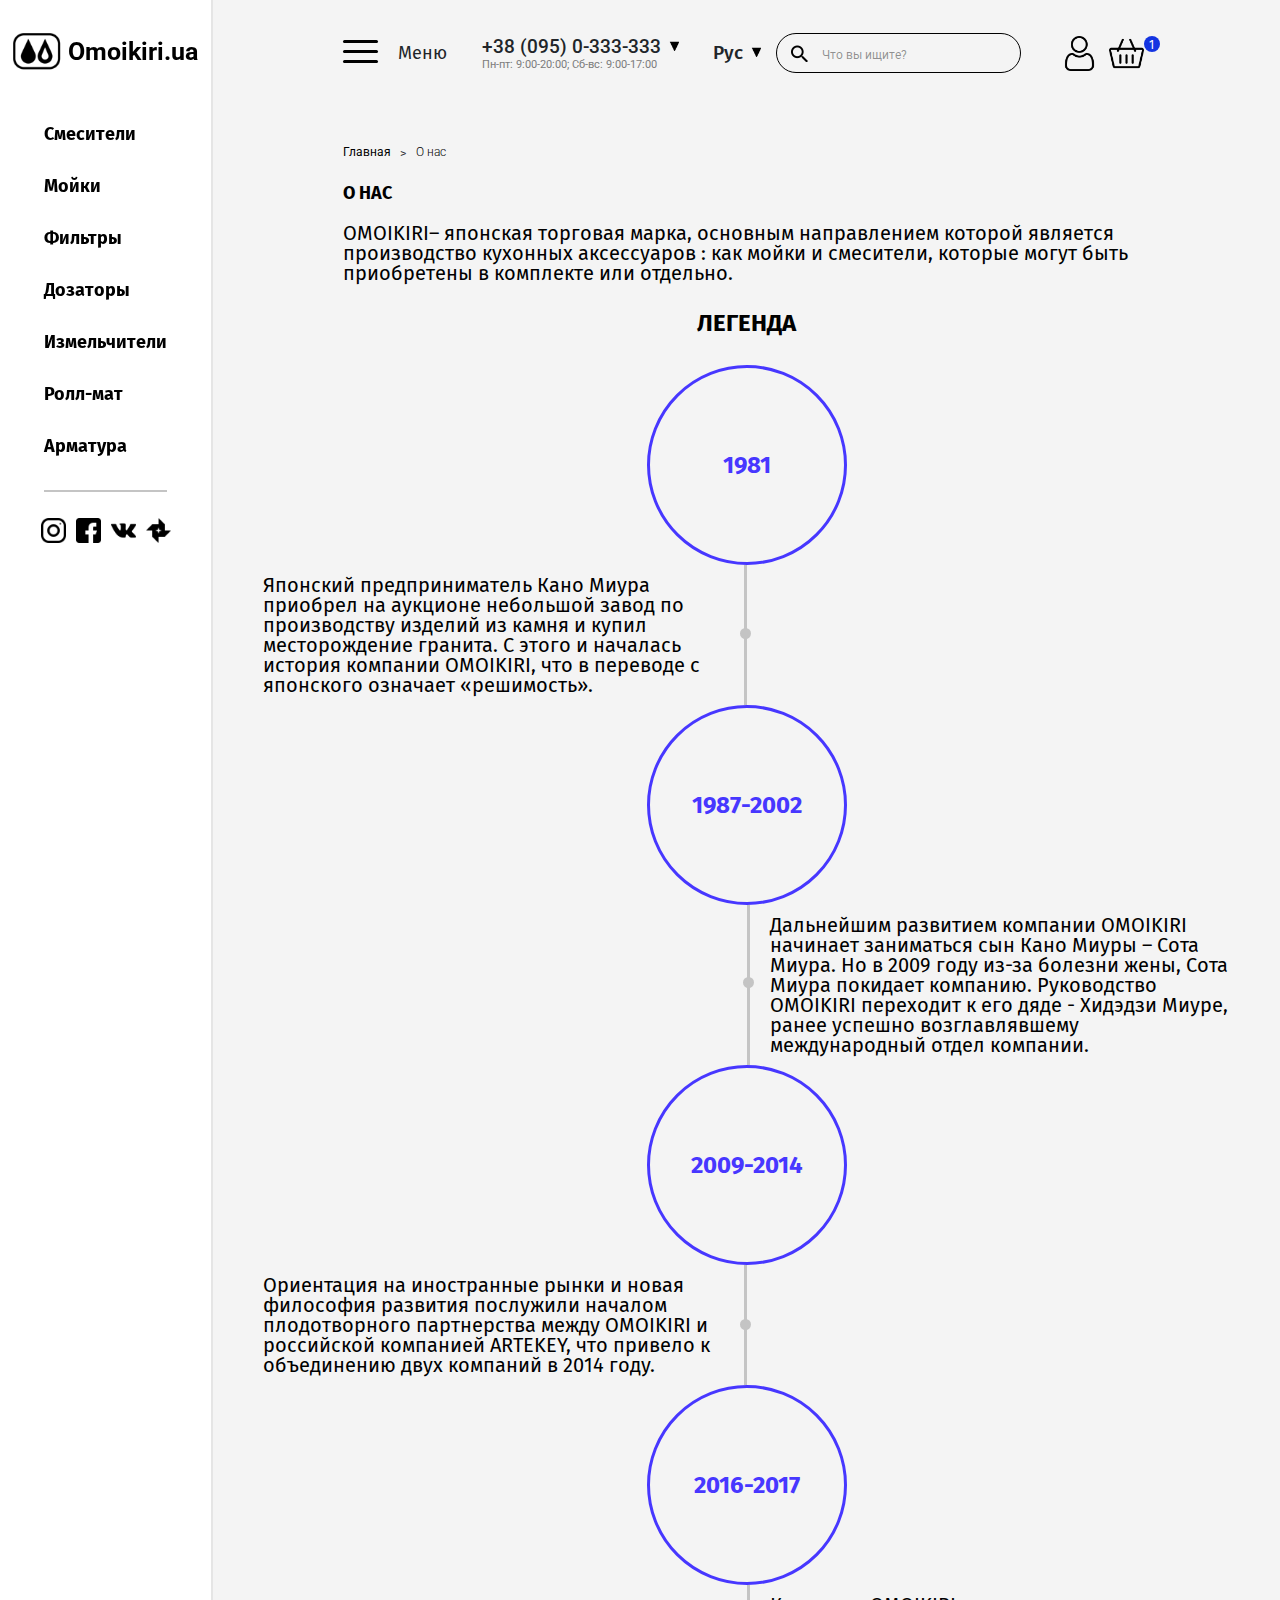
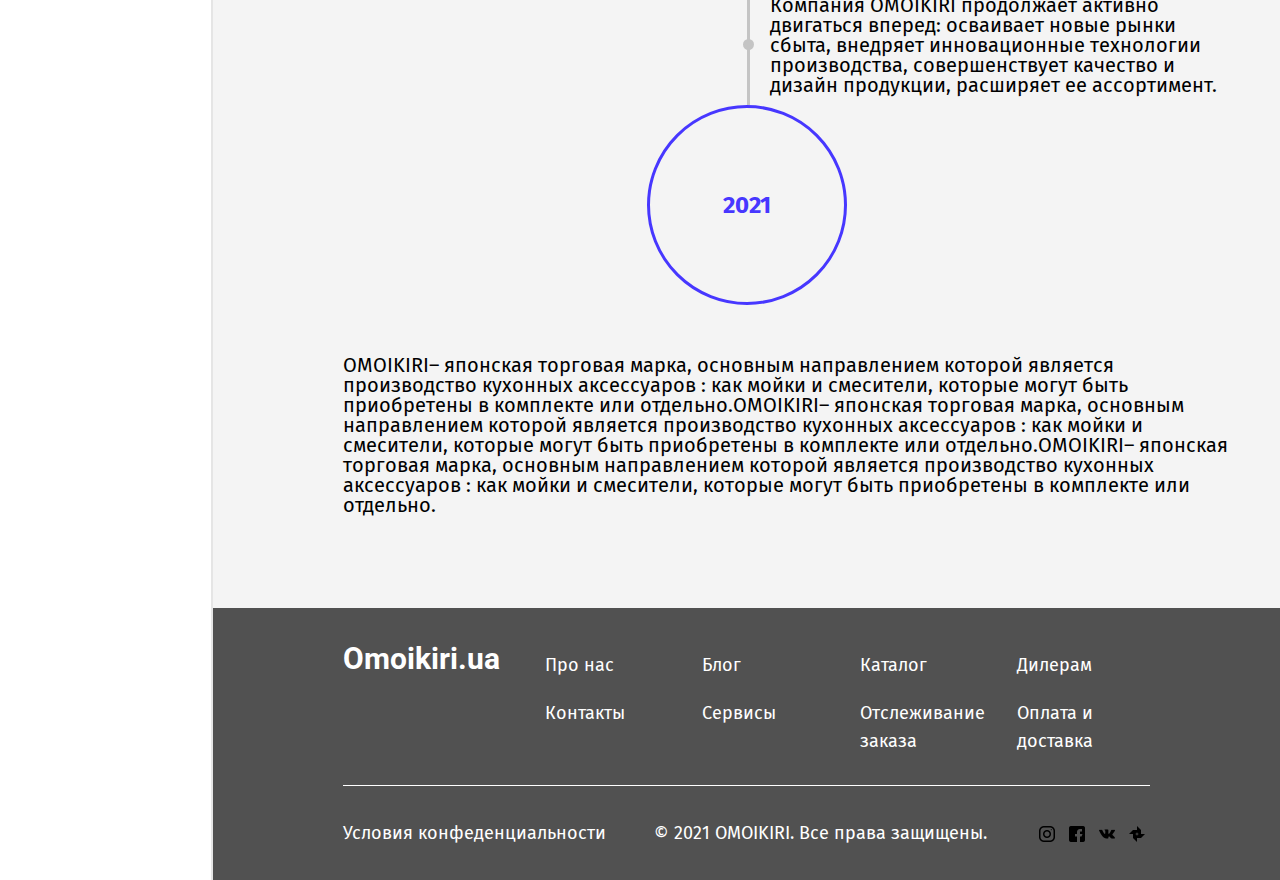
==== about.html @ 27b1c7ac "cat+blog" ====
<!DOCTYPE html>
<html lang="ru">
<head>
    <meta charset="UTF-8">
    <meta http-equiv="X-UA-Compatible" content="IE=edge">
    <meta name="viewport" content="width=device-width, initial-scale=1.0">

    <!-- SEO -->
    <title>omoikiri.ua</title>
    <meta name="description" content="...">
    <meta name="keywords" content="...">

    <!-- Sclick -->
    <link rel="stylesheet" href="css/slick-theme.css">
    <link rel="stylesheet" href="css/slick.css">

    <!-- CSS -->
    <link rel="stylesheet" href="css/bootstrap.css">
    <link rel="stylesheet" href="css/main.css">

    <!-- Google Fonts -->
    <link rel="preconnect" href="https://fonts.gstatic.com">
    <link href="https://fonts.googleapis.com/css2?family=Fira+Sans:ital,wght@0,100;0,200;0,300;0,400;0,500;0,600;0,700;0,800;0,900;1,100;1,200;1,300;1,400;1,500;1,600;1,700;1,800;1,900&family=Roboto:ital,wght@0,100;0,300;0,400;0,500;0,700;0,900;1,100;1,300;1,400;1,500;1,700;1,900&display=swap" rel="stylesheet">

</head>
<body>

    <section class="main">
        <div class="container-fluid">
            <div class="row">

                <!-- LeftSidebar -->
                <div class="col-xl-2 left_sidebar">

                    <div class="sidebar_block">
                    
                        <!-- HeaderLogo -->
                        <a href="#" class="logo_link">
                            <img src="images/logo.png" alt="" class="logo_img">
                            Omoikiri.ua
                        </a>
                        <!-- End HeaderLogo -->

                        <!-- NavbarMenu -->
                        <ul class="catalogue">
                            <li>
                                <a href="#" class="catalogue_link">Смесители</a>
                            </li>
                            <li>
                                <a href="#" class="catalogue_link">Мойки</a>
                            </li>
                            <li>
                                <a href="#" class="catalogue_link">Фильтры</a>
                            </li>
                            <li>
                                <a href="#" class="catalogue_link">Дозаторы</a>
                            </li>
                            <li>
                                <a href="#" class="catalogue_link">Измельчители</a>
                            </li>
                            <li>
                                <a href="#" class="catalogue_link">Ролл-мат</a>
                            </li>
                            <li>
                                <a href="#" class="catalogue_link">Арматура</a>
                            </li>
                        </ul>

                        <ul class="socials">
                            <li>
                                <a href="#" class="social_link">
                                    <img src="images/instagram.png" alt="instagram">
                                </a>
                            </li>
                            <li>
                                <a href="#" class="social_link">
                                    <img src="images/facebook.png" alt="instagram">
                                </a>
                            </li>
                            <li>
                                <a href="#" class="social_link">
                                    <img src="images/vk.png" alt="instagram">
                                </a>
                            </li>
                            <li>
                                <a href="#" class="social_link">
                                    <img src="images/photo.png" alt="instagram">
                                </a>
                            </li>
                        </ul>
                        <!-- End NavbarMenu -->

                    </div>

                </div>
                <!-- End LeftSidebar -->

                <!-- RightSidebar -->
                <div class="col-xl-10 right_sidebar">
                    
                    <!-- Header -->
                    <div class="header">
                        <div class="navigate">
                            <div class="menu_btn">
                                <div id="hamburger" class="hamburger">
                                    <span></span>
                                    <span></span>
                                    <span></span>
                                </div>
                                <p class="menu_btn_name">Меню</p>
                                <ul class="menu_block">
                                    <li>
                                        <a href="about.html" class="menu_block_link">О нас</a>
                                    </li>
                                    <li>
                                        <a href="blog.html" class="menu_block_link">Блог</a>
                                    </li>
                                    <li>
                                        <a href="#" class="menu_block_link">Сервисы</a>
                                    </li>
                                    <li>
                                        <a href="#" class="menu_block_link">Контакты</a>
                                    </li>
                                    <li>
                                        <a href="#" class="menu_block_link">Дилерам</a>
                                    </li>
                                    <li>
                                        <a href="#" class="menu_block_link">Оплата и доставка</a>
                                    </li>
                                </ul>
                            </div>
                            <div id="connection" class="connection">
                                <div class="phone_block">
                                    <p class="first_phone">+38 (095) 0-333-333</p>
                                    <img src="images/arr-down.png" alt="">
                                </div>
                                <div class="phones">
                                    <a href="tel:+380950333333">+38 (095) 0-333-333</a>
                                    <a href="tel:+380950333333">+38 (095) 0-333-333</a>
                                    <a href="tel:+380950333333">+38 (095) 0-333-333</a>
                                </div>
                                <p class="work_time">Пн-пт: 9:00-20:00; Сб-вс: 9:00-17:00</p>
                            </div>
                            <div class="search_block" id="search_block">
                                <div class="lang">
                                    <div class="lang_block">
                                        <p class="first_lang">Рус</p>
                                        <img src="images/arr-down.png" alt="">
                                    </div>
                                    <div class="languages">
                                        <a href="#">Рус</a>
                                        <a href="#">Укр</a>
                                    </div>
                                </div>
                                <div class="search">
                                    <input type="text" id="box" placeholder="Что вы ищите?" class="search_box">
                                    <button type="submit" class="search_btn">
                                        <img src="images/search.png" alt="search...">
                                    </button>
                                </div>
                            </div>
                            <div class="cart_block">
                                <button id="user" class="user">
                                    <img src="images/user.png" alt="user">
                                </button>
                                <button class="cart" id="cart">
                                    <img src="images/shopping-cart.png" alt="cart">
                                    <span id="cart-total" class="cart-total">1</span>
                                </button>
                            </div>
                            <div class="navbar_block">
                                <div id="navigation_menu" class="hamburger">
                                    <span></span>
                                    <span></span>
                                    <span></span>
                                </div>
                                <p class="menu_btn_name">Каталог</p>
                            </div>
                        </div>
                    </div>
                    <!-- End Header -->

                    <!-- Wrapper -->
                    <div class="wrapper">
                        <ul class="breadcrumb">
                            <li>
                                <a href="#">Главная</a>
                            </li>
                            <li>
                                <a href="#">О нас</a>
                            </li>
                        </ul>
                        <h2 class="titlepage">
                            О нас
                        </h2>
                        <div class="content">
                            <p>
                                OMOIKIRI– японская торговая марка, основным направлением которой является производство кухонных аксессуаров : как мойки и смесители, которые могут быть приобретены в комплекте или отдельно.
                            </p>
                            <h3 style=" display: flex; justify-content: center; text-transform: uppercase; ">Легенда</h3>
                            <div class="history">
                                <span class="year">
                                    1981
                                </span>
                                <span class="text">
                                    Японский предприниматель Кано Миура приобрел на аукционе небольшой завод по производству изделий из камня и купил месторождение гранита. С этого и началась история компании OMOIKIRI, что в переводе с японского означает «решимость».
                                </span>
                                <span class="year">
                                    1987-2002
                                </span>
                                <span class="text">
                                    Дальнейшим развитием компании OMOIKIRI начинает заниматься сын Кано Миуры – Сота Миура. Но в 2009 году из-за болезни жены, Сота Миура покидает компанию. Руководство OMOIKIRI переходит к его дяде - Хидэдзи Миуре, ранее успешно возглавлявшему международный отдел компании.
                                </span>
                                <span class="year">
                                    2009-2014
                                </span>
                                <span class="text">
                                    Ориентация на иностранные рынки и новая философия развития послужили началом плодотворного партнерства между OMOIKIRI и российской компанией ARTEKEY, что привело к объединению двух компаний в 2014 году.
                                </span>
                                <span class="year">
                                    2016-2017
                                </span>
                                <span class="text">
                                    Компания OMOIKIRI продолжает активно двигаться вперед: осваивает новые рынки сбыта, внедряет инновационные технологии производства, совершенствует качество и дизайн продукции, расширяет ее ассортимент.
                                </span>
                                <span class="year">
                                    2021
                                </span>
                            </div>
                            <p>
                                OMOIKIRI– японская торговая марка, основным направлением которой является производство кухонных аксессуаров : как мойки и смесители, которые могут быть приобретены в комплекте или отдельно.OMOIKIRI– японская торговая марка, основным направлением которой является производство кухонных аксессуаров : как мойки и смесители, которые могут быть приобретены в комплекте или отдельно.OMOIKIRI– японская торговая марка, основным направлением которой является производство кухонных аксессуаров : как мойки и смесители, которые могут быть приобретены в комплекте или отдельно.
                            </p>
                        </div>
                    </div>
                    <!-- End Wrapper -->

                    <!-- Footer -->
                    <div class="footer">
                        <div class="footer_menu_block">
                            <div class="footer_logo">
                                <a href="#" class="footer_logo_link">Omoikiri.ua</a>
                            </div>
                            <ul class="footer_widget">
                                <li>
                                    <a href="#" class="footer_widget_link">Про нас</a>
                                </li>
                                <li>
                                    <a href="#" class="footer_widget_link">Блог</a>
                                </li>
                                <li>
                                    <a href="#" class="footer_widget_link">Каталог</a>
                                </li>
                                <li>
                                    <a href="#" class="footer_widget_link">Дилерам</a>
                                </li>
                                <li>
                                    <a href="#" class="footer_widget_link">Контакты</a>
                                </li>
                                <li>
                                    <a href="#" class="footer_widget_link">Сервисы</a>
                                </li>
                                <li>
                                    <a href="#" class="footer_widget_link">Отслеживание заказа</a>
                                </li>
                                <li>
                                    <a href="#" class="footer_widget_link">Оплата и доставка</a>
                                </li>
                            </ul>
                        </div>
                        <div class="footer_copyright">
                            <a href="#" class="footer_copyright_link">
                                Условия конфеденциальности
                            </a>
                            <a href="#" class="footer_copyright_link">
                                © 2021 OMOIKIRI. Все права защищены.
                            </a>
                            <ul class="footer_social">
                                <li>
                                    <a href="#" class="footer_social_link">
                                        <img class="footer_sicial_img" src="images/instagram.png" alt="">
                                    </a>
                                    <a href="#" class="footer_social_link">
                                        <img class="footer_sicial_img" src="images/facebook.png" alt="">
                                    </a>
                                    <a href="#" class="footer_social_link">
                                        <img class="footer_sicial_img" src="images/vk.png" alt="">
                                    </a>
                                    <a href="#" class="footer_social_link">
                                        <img class="footer_sicial_img" src="images/photo.png" alt="">
                                    </a>
                                </li>
                            </ul>
                        </div>
                    </div>
                    <!-- End Footer -->

                </div>
                <!-- End RightSidebar -->

            </div>
        </div>
    </section>
    
    <!-- Scripts -->
    <script src="js/jquery-3.6.0.min.js"></script>
    <script src="js/bootstrap.min.js"></script>
    <script src="js/slick.min.js"></script>
    <script src="js/main.js"></script>
</body>
</html>
---- css/main.css ----
@keyframes bounce-1 {
  0% {
    transform: translateX(0);
  }
  50% {
    transform: translateX(50px);
  }
  100% {
    transform: translateX(0);
  }
}
@keyframes bounce-2 {
  0% {
    transform: translateX(0);
  }
  50% {
    transform: translateX(-50px);
  }
  100% {
    transform: translateX(0);
  }
}
@keyframes bounce-3 {
  0% {
    transform: translateX(0);
  }
  50% {
    transform: translateX(-50px);
  }
  100% {
    transform: translateX(0);
  }
}
html,
body {
  scroll-behavior: smooth;
  -webkit-font-smoothing: antialiased;
  -webkit-overflow-scrolling: touch;
  font-family: 'Fira Sans', sans-serif;
  background: #F4F4F4;
}
input,
button {
  outline: none !important;
}
:active,
:hover,
:focus {
  outline: 0 !important;
  outline-offset: 0 !important;
}
.col-xl-10 {
  padding-left: 0;
  padding-right: 0;
}
.main {
  max-width: 1920px;
  margin: 0 auto;
}
.left_sidebar {
  display: flex;
  justify-content: center;
  padding: 33px 0;
  background: #FFFFFF;
  border-right: 2px solid #E5E5E5;
  position: relative;
}
.left_sidebar .sidebar_block {
  display: flex;
  flex-direction: column;
  align-items: center;
  position: fixed;
}
.logo_link {
  display: flex;
  align-items: center;
  font-size: 25px;
  font-weight: 700;
  color: #000000;
  font-family: 'Roboto', sans-serif;
}
.logo_link:hover {
  text-decoration: none;
}
.logo_link .logo_img {
  width: 50px;
  height: auto;
  margin-right: 5px;
}
.catalogue {
  list-style: none;
  padding: 0;
  margin: 0;
  margin-top: 50px;
}
.catalogue li {
  margin-bottom: 25px;
}
.catalogue li:last-child {
  padding-bottom: 30px;
  border-bottom: 2px solid #C4C4C4;
}
.catalogue .catalogue_link {
  font-size: 18px;
  font-weight: bold;
  color: #000000;
}
.catalogue .catalogue_link:hover {
  text-decoration: none;
  color: #1434E1;
  opacity: 0.5;
}
.socials {
  list-style: none;
  padding: 0;
  display: flex;
  flex-direction: row;
}
.socials li {
  margin: 0 5px;
}
.socials img {
  width: 25px;
  height: 25px;
}
.header {
  padding: 33px 130px;
}
.header .navigate {
  display: flex;
  align-items: center;
  justify-content: space-between;
}
.header .navigate p {
  margin: 0;
}
.header .menu_btn {
  display: flex;
  position: relative;
}
.header .menu_btn_name {
  font-size: 18px;
}
.header .menu_block {
  z-index: 10;
  position: absolute;
  top: 25px;
  list-style: none;
  padding: 15px 25px;
  margin: 10px 0;
  width: max-content;
  opacity: 0;
  visibility: hidden;
  transition: 0.55s opacity, 0.55s visibility;
  background: #FFFFFF;
  box-shadow: -2px 3px 5px #0000002b;
}
.header .menu_block li {
  padding: 5px 0;
}
.header .menu_block_link {
  color: #000000;
  text-decoration: none;
  font-size: 18px;
}
.header .menu_block_link:hover {
  text-decoration: none;
  color: #1434E1;
  opacity: 0.5;
}
.header .hamburger {
  width: 35px;
  height: 23px;
  color: #FFFFFF;
  position: relative;
  margin-right: 20px;
  -webkit-transform: rotate(0deg);
  -moz-transform: rotate(0deg);
  -o-transform: rotate(0deg);
  transform: rotate(0deg);
  -webkit-transition: 0.5s ease-in-out;
  -moz-transition: 0.5s ease-in-out;
  -o-transition: 0.5s ease-in-out;
  transition: 0.5s ease-in-out;
  cursor: pointer;
}
.header .hamburger span {
  display: block;
  position: absolute;
  height: 3px;
  width: 100%;
  background: #000000;
  border-radius: 100px;
  opacity: 1;
  left: 0;
  -webkit-transform: rotate(0deg);
  -moz-transform: rotate(0deg);
  -o-transform: rotate(0deg);
  transform: rotate(0deg);
  -webkit-transition: 0.25s ease-in-out;
  -moz-transition: 0.25s ease-in-out;
  -o-transition: 0.25s ease-in-out;
  transition: 0.25s ease-in-out;
}
.header .hamburger span:nth-child(1) {
  top: 0px;
}
.header .hamburger span:nth-child(2) {
  top: 10px;
}
.header .hamburger span:nth-child(3) {
  top: 20px;
}
.header .hamburger.open span:nth-child(1) {
  top: 10px;
  -webkit-transform: rotate(135deg);
  -moz-transform: rotate(135deg);
  -o-transform: rotate(135deg);
  transform: rotate(135deg);
}
.header .hamburger.open span:nth-child(2) {
  opacity: 0;
  left: -60px;
}
.header .hamburger.open span:nth-child(3) {
  top: 10px;
  -webkit-transform: rotate(-135deg);
  -moz-transform: rotate(-135deg);
  -o-transform: rotate(-135deg);
  transform: rotate(-135deg);
}
.header .connection {
  position: relative;
}
.header .connection .phone_block {
  display: flex;
  align-items: center;
}
.header .connection .phone_block img {
  width: 10px;
  height: 10px;
  margin-left: 8px;
  position: relative;
  top: -1px;
  transform: rotate(0deg);
  transition: 0.55s transform;
}
.header .connection .open img {
  transform: rotate(180deg);
  transition: 0.55s transform;
}
.header .connection .first_phone {
  font-style: normal;
  font-weight: 500;
  font-size: 19px;
  line-height: 22px;
  position: relative;
  cursor: pointer;
  font-family: 'Roboto', sans-serif;
}
.header .connection .phones {
  z-index: 10;
  display: flex;
  flex-direction: column;
  position: absolute;
  top: 25px;
  padding: 15px 25px;
  margin: 10px 0;
  opacity: 0;
  visibility: hidden;
  transition: 0.55s opacity, 0.55s visibility;
  background: #FFFFFF;
  box-shadow: -2px 3px 5px #0000002b;
  width: max-content;
}
.header .connection .phones a {
  color: #000000;
  text-decoration: none;
  font-size: 18px;
  padding: 5px 0;
}
.header .connection .phones a:hover {
  text-decoration: none;
  color: #1434E1;
  opacity: 0.5;
}
.header .work_time {
  color: #7B7B7B;
  font-size: 11px;
  line-height: 13px;
  font-family: 'Roboto', sans-serif;
}
.header .search_block {
  position: relative;
  display: flex;
  align-items: center;
}
.header .search_block .lang_block {
  display: flex;
  align-items: center;
}
.header .search_block .lang_block img {
  width: 10px;
  height: 10px;
  margin-left: 8px;
  position: relative;
  top: -1px;
  transform: rotate(0deg);
  transition: 0.55s transform;
}
.header .search_block .open img {
  transform: rotate(180deg);
  transition: 0.55s transform;
}
.header .search_block .first_lang {
  font-style: normal;
  font-weight: 500;
  font-size: 19px;
  line-height: 22px;
  position: relative;
  cursor: pointer;
}
.header .search_block .languages {
  z-index: 10;
  display: flex;
  flex-direction: column;
  position: absolute;
  top: 25px;
  padding: 15px 25px;
  margin: 10px 0;
  opacity: 0;
  visibility: hidden;
  transition: 0.55s opacity, 0.55s visibility;
  background: #FFFFFF;
  box-shadow: -2px 3px 5px #0000002b;
  width: max-content;
}
.header .search_block .languages a {
  color: #000000;
  text-decoration: none;
  font-size: 18px;
  padding: 5px 0;
}
.header .search_block .languages a:hover {
  text-decoration: none;
  color: #1434E1;
  opacity: 0.5;
}
.header .search_block .search {
  position: relative;
  margin-left: 15px;
}
.header .search_block .search input {
  height: 40px;
  width: 245px;
  border: 1px solid #000000;
  border-radius: 20px;
  padding-left: 45px;
  background: transparent;
}
.header .search_block .search input::placeholder {
  font-family: 'Roboto', sans-serif;
  font-size: 12px;
  color: rgba(0, 0, 0, 0.42);
}
.header .search_block .search .search_btn {
  position: absolute;
  left: 15px;
  top: 8px;
  border: none;
  background: transparent;
  padding: 0;
}
.header .search_block .search img {
  width: 17px;
  height: 17px;
}
.header .cart_block {
  display: flex;
}
.header .cart_block .user,
.header .cart_block .cart {
  background: transparent;
  border: none;
}
.header .cart_block .user img {
  width: 35px;
  height: 35px;
}
.header .cart_block .cart {
  position: relative;
}
.header .cart_block .cart img {
  width: 35px;
  height: 35px;
}
.header .cart_block .cart .cart-total {
  position: absolute;
  height: 16px;
  width: 16px;
  background: #1434E1;
  color: #FFFFFF;
  border-radius: 100%;
  font-size: 12px;
}
.header .navbar_block {
  display: none;
}
.header .navbar_block .menu_btn_name {
  font-size: 18px;
}
.slick-dots {
  position: inherit;
  bottom: 0;
  width: 100%;
  margin: 0;
  text-align: center;
}
.wrapper {
  padding: 33px 0;
}
.wrapper .index_block_title {
  padding: 33px 20px;
  font-style: normal;
  font-weight: 500;
  font-size: 14px;
  line-height: 24px;
  letter-spacing: 4px;
  text-transform: uppercase;
  color: #222222;
  position: relative;
}
.wrapper .index_block_title:before {
  position: absolute;
  content: "";
  display: block;
  top: 43px;
  left: 0;
  width: 10px;
  height: 1px;
  border-bottom: 1px solid #000000;
}
.wrapper .index_slider {
  position: relative;
}
.wrapper .index_slider .index_slider_wrapper .index_slide_block {
  display: flex;
}
.wrapper .index_slider .index_slider_wrapper .index_slide_block .left_side_slide {
  width: 50%;
  padding-left: 130px;
  padding-right: 30px;
}
.wrapper .index_slider .index_slider_wrapper .index_slide_block .right_slide_side {
  width: 50%;
  position: relative;
}
.wrapper .index_slider .index_slider_wrapper .index_slide_block .right_slide_side .index_slide_img {
  width: 100%;
}
.wrapper .index_slider .index_slider_wrapper .index_slide_block .right_slide_side .index_slide_img_text {
  position: absolute;
  padding: 50px 50px;
  width: 300px;
  bottom: 50px;
  left: -120px;
  font-weight: 500;
  font-size: 33px;
  line-height: 37px;
  text-align: center;
  letter-spacing: 4px;
  text-transform: uppercase;
  color: #FFFFFF;
  background: url(../images/slider_text_bg.png);
  background-size: cover;
}
.wrapper .index_slider .index_slider_wrapper .index_slide_block .index_slide_title {
  font-weight: bold;
  font-size: 25px;
  line-height: 46px;
  letter-spacing: -1px;
  color: #151515;
  margin-bottom: 80px;
}
.wrapper .index_slider .index_slider_wrapper .index_slide_block .index_slide_text {
  font-style: normal;
  font-weight: normal;
  font-size: 18px;
  line-height: 28px;
  color: #222222;
  opacity: 0.7;
  margin-bottom: 90px;
}
.wrapper .index_slider .index_slider_wrapper .index_slide_block .index_slide_link {
  background: #4737FF;
  font-weight: 500;
  font-size: 14px;
  line-height: 24px;
  padding: 10px 35px;
  text-align: center;
  letter-spacing: 4px;
  text-transform: uppercase;
  color: #FFFFFF;
}
.wrapper .index_slider .index_slider_wrapper .index_slide_block .index_slide_link:hover {
  text-decoration: none;
}
.wrapper .index_slider .numbers {
  padding-left: 130px;
  display: flex;
  align-items: center;
  width: 40%;
  padding-right: 30px;
  justify-content: space-around;
  bottom: 150px;
  position: relative;
}
.wrapper .index_slider .numbers .first_slide {
  width: 25px;
  text-align: center;
}
.wrapper .index_slider .numbers .last_slide {
  width: 25px;
  text-align: center;
}
.wrapper .index_slider .numbers .slick-slider-dots {
  display: flex;
  align-items: center;
  justify-content: center;
  width: 100%;
  height: 2px;
  overflow: hidden;
}
.wrapper .index_slider .numbers .slick-slider-dots ul {
  display: flex;
  list-style: none;
  padding: 0 15px;
}
.wrapper .index_slider .numbers .slick-slider-dots ul li {
  margin: 0;
  width: 100%;
}
.wrapper .index_slider .numbers .slick-slider-dots ul li button {
  background: #D7D4D4;
  height: 12px;
  width: 100%;
  overflow: hidden;
  color: #D7D4D4;
  border: none;
}
.wrapper .index_slider .numbers .slick-slider-dots ul li button:before {
  visibility: hidden;
}
.wrapper .index_slider .numbers .slick-slider-dots ul li.slick-active button {
  background: #1434E1;
  color: #1434E1;
}
.wrapper .index_category_block {
  margin-bottom: 30px;
  padding: 0 130px;
}
.wrapper .index_category_block .categories {
  display: flex;
  justify-content: space-between;
  flex-wrap: wrap;
}
.wrapper .index_category_block .category {
  width: 30%;
}
.wrapper .index_category_block .category img {
  width: 100%;
  height: auto;
}
.wrapper .index_category_block .category .cat_name {
  display: block;
  padding: 15px 0;
  width: 100%;
  font-weight: 500;
  font-size: 18px;
  line-height: 20px;
  text-align: center;
  color: #4737FF;
}
.wrapper .index_popular_block {
  margin-bottom: 30px;
  padding-left: 130px;
}
.wrapper .index_bestsellers_block {
  margin-bottom: 30px;
  padding-left: 130px;
}
.wrapper .index_about_block {
  margin-bottom: 30px;
  padding: 0 130px;
}
.wrapper .index_about_block h3 {
  font-weight: 600;
  font-size: 40px;
  line-height: 50px;
  letter-spacing: -1px;
  text-transform: uppercase;
  text-align: center;
  margin: 50px 0;
}
.wrapper .index_about_block .about_stages {
  display: flex;
  justify-content: space-between;
}
.wrapper .index_about_block .stage {
  width: 20%;
}
.wrapper .index_about_block .stage img {
  width: 142px;
  height: auto;
  display: block;
  margin: 0 auto;
}
.wrapper .index_about_block .stage .stage_title {
  padding: 0 25px;
  margin-top: 15px;
  font-weight: 500;
  font-size: 18px;
  line-height: 20px;
  text-align: center;
  color: #000000;
  height: 30px;
}
.wrapper .index_about_block .stage .stage_text {
  margin-top: 40px;
  font-weight: normal;
  font-size: 16px;
  line-height: 20px;
  text-align: center;
  color: #000000;
  padding: 0 15px;
}
.wrapper .index_material_desc {
  margin-bottom: 30px;
  padding-left: 130px;
}
.wrapper .index_material_desc .materials_slider .slide_img {
  width: 470px;
}
.wrapper .index_material_desc .materials_slider img {
  width: 100%;
  height: auto;
  padding-right: 30px;
}
.wrapper .index_material_desc .materials_slider_arrows {
  margin-top: 30px;
}
.wrapper .index_material_desc .materials_slider_arrows .btn {
  width: 50px;
  height: 50px;
  padding: 10px;
}
.wrapper .index_material_desc .materials_slider_arrows .btn img {
  width: 50%;
  height: auto;
}
.wrapper .index_material_desc .materials_slider_arrows #prev,
.wrapper .index_material_desc .materials_slider_arrows #next {
  background: #C4C4C4 !important;
  border-radius: 0 !important;
  margin-right: 25px;
}
.wrapper .index_material_desc .materials_slider_arrows #prev:hover,
.wrapper .index_material_desc .materials_slider_arrows #next:hover {
  background: #1434E1 !important;
}
.wrapper .index_production_block {
  margin-top: 50px;
  margin-bottom: 30px;
  display: flex;
  flex-wrap: wrap;
  justify-content: space-between;
  padding: 0 130px;
}
.wrapper .index_production_block .production_text {
  width: 47%;
}
.wrapper .index_production_block .production_text h3 {
  font-weight: 600;
  font-size: 40px;
  line-height: 50px;
  letter-spacing: -1px;
  color: #222222;
  text-transform: uppercase;
}
.wrapper .index_production_block .production_text p {
  font-weight: normal;
  font-size: 18px;
  line-height: 28px;
  color: #222222;
  opacity: 0.7;
}
.wrapper .index_production_block .production_image {
  width: 47%;
}
.wrapper .index_production_block .production_image img {
  width: 100%;
  height: auto;
}
.wrapper .index_subscribe_block {
  margin-top: 50px;
  margin-bottom: 30px;
  padding-right: 130px;
  background-image: url(../images/subscribe1.png);
  background-size: 35%;
  background-repeat: no-repeat;
  display: flex;
  flex-wrap: wrap;
  justify-content: space-between;
}
.wrapper .index_subscribe_block .subscribe_images {
  width: 55%;
  text-align: right;
  position: relative;
}
.wrapper .index_subscribe_block .subscribe_images img {
  width: 50%;
  height: auto;
  position: relative;
  top: 150px;
  filter: drop-shadow(30px 80px 180px rgba(0, 0, 0, 0.25));
}
.wrapper .index_subscribe_block .subscribe_text {
  width: 40%;
}
.wrapper .index_subscribe_block .subscribe_text h3 {
  font-weight: 600;
  font-size: 40px;
  line-height: 50px;
  letter-spacing: -1px;
  color: #222222;
  margin-bottom: 50px;
}
.wrapper .index_subscribe_block .subscribe_text p {
  font-weight: normal;
  font-size: 18px;
  line-height: 28px;
  color: #222222;
  opacity: 0.7;
}
.wrapper .index_subscribe_block .subscribe_text .qlty {
  display: flex;
  align-items: center;
  margin-bottom: 30px;
}
.wrapper .index_subscribe_block .subscribe_text .qlty img {
  width: 55px;
  height: 55px;
  margin-right: 30px;
}
.wrapper .index_subscribe_block .subscribe_text .qlty .qlty_desc {
  font-weight: 500;
  font-size: 14px;
  line-height: 24px;
  letter-spacing: 4px;
  text-transform: uppercase;
  color: #000000;
  margin-bottom: 0;
}
.wrapper .index_subscribe_block .subscribe_text .dlvr {
  display: flex;
  align-items: center;
  margin-bottom: 30px;
}
.wrapper .index_subscribe_block .subscribe_text .dlvr img {
  width: 55px;
  height: 55px;
  margin-right: 30px;
}
.wrapper .index_subscribe_block .subscribe_text .dlvr .dlvr_desc {
  font-weight: 500;
  font-size: 14px;
  line-height: 24px;
  letter-spacing: 4px;
  text-transform: uppercase;
  color: #000000;
  margin-bottom: 0;
}
.wrapper .index_subscribe_block .subscribe_text .faq {
  font-weight: 500;
  font-size: 14px;
  line-height: 24px;
  letter-spacing: 4px;
  text-transform: uppercase;
  color: #000000;
  margin-bottom: 0;
}
.wrapper .index_subscribe_block .subscribe_text form {
  margin-top: 20px;
}
.wrapper .index_subscribe_block .subscribe_text form .input_fields {
  display: flex;
  align-items: center;
  justify-content: space-between;
}
.wrapper .index_subscribe_block .subscribe_text form .email,
.wrapper .index_subscribe_block .subscribe_text form .name {
  background: #F5F4FF;
  border: none;
  box-shadow: -2px 3px 5px #0000002b;
  padding: 5px 15px;
  width: 45%;
}
.wrapper .index_subscribe_block .subscribe_text form .subscribe {
  background: #1434E1;
  border: none;
  font-weight: 500;
  font-size: 12px;
  line-height: 24px;
  text-align: center;
  letter-spacing: 3px;
  text-transform: uppercase;
  color: #FFFFFF;
  margin-top: 30px;
  padding: 5px 10px;
  display: block;
  margin-left: auto;
}
.wrapper .index_blog_block {
  margin-top: 50px;
  padding: 0 130px;
}
.wrapper .index_blog_block .blog_desc {
  font-weight: 600;
  font-size: 40px;
  line-height: 50px;
  letter-spacing: -1px;
  color: #222222;
  margin-bottom: 50px;
}
.wrapper .index_blog_block .blog_info {
  position: relative;
  width: 345px;
  margin-right: 20px;
  display: flex;
  align-items: center;
  justify-content: center;
}
.wrapper .index_blog_block .blog_info img {
  width: 100%;
  height: auto;
}
.wrapper .index_blog_block .blog_info .blog_title {
  font-weight: 500;
  font-size: 14px;
  line-height: 24px;
  letter-spacing: 4px;
  text-transform: uppercase;
  color: #FFFFFF;
  opacity: 0.7;
  position: absolute;
  top: 10px;
}
.wrapper .index_blog_block .blog_info .get_read {
  width: 200px;
  position: absolute;
  bottom: 35px;
  font-weight: 500;
  font-size: 14px;
  line-height: 24px;
  text-align: center;
  letter-spacing: 4px;
  text-transform: uppercase;
  color: #FFFFFF;
  background: #4737FF;
  padding: 10px 15px;
}
.wrapper .index_blog_block .blog_slider_arrows {
  margin-top: 30px;
  text-align: right;
}
.wrapper .index_blog_block .blog_slider_arrows .btn {
  width: 50px;
  height: 50px;
  padding: 10px;
}
.wrapper .index_blog_block .blog_slider_arrows .btn img {
  width: 50%;
  height: auto;
}
.wrapper .index_blog_block .blog_slider_arrows #prev,
.wrapper .index_blog_block .blog_slider_arrows #next {
  background: #C4C4C4 !important;
  border-radius: 0 !important;
  margin-left: 25px;
}
.wrapper .index_blog_block .blog_slider_arrows #prev:hover,
.wrapper .index_blog_block .blog_slider_arrows #next:hover {
  background: #1434E1 !important;
}
.breadcrumb {
  background-color: transparent;
  padding: 0 130px;
}
.breadcrumb li {
  margin-right: 15px;
}
.breadcrumb li:first-child a {
  pointer-events: none;
  cursor: default;
}
.breadcrumb li:last-child a {
  font-weight: 300;
}
.breadcrumb li a {
  font-size: 12px;
  line-height: 14px;
  font-weight: normal;
  color: #000000;
  font-family: 'Roboto', sans-serif;
}
.breadcrumb li:after {
  font-family: 'Roboto', sans-serif;
  position: relative;
  content: ">";
  font-size: 12px;
  right: -5px;
  top: 1px;
}
.breadcrumb li:last-child:after {
  content: none;
}
.titlepage {
  font-weight: bold;
  font-size: 18px;
  line-height: 28px;
  color: #000000;
  padding: 0 130px;
  margin-bottom: 1rem;
  text-transform: uppercase;
}
.content {
  margin-bottom: 50px;
}
.content p {
  padding-left: 130px;
  padding-right: 30px;
  padding-bottom: 10px;
  font-style: normal;
  font-weight: normal;
  font-size: 20px;
  line-height: 20px;
  color: #000000;
}
.content h3 {
  font-style: normal;
  font-weight: bold;
  font-size: 24px;
  line-height: 28px;
  color: #000000;
}
.content .history {
  display: flex;
  flex-direction: column;
  align-items: center;
  padding: 20px 50px;
}
.content .year {
  width: 200px;
  height: 200px;
  border: 3px solid #4737FF;
  border-radius: 100%;
  display: flex;
  align-items: center;
  justify-content: center;
  font-weight: bold;
  font-size: 24px;
  line-height: 28px;
  color: #4737FF;
}
.content .year:last-child {
  margin-bottom: 30px;
}
.content .text {
  font-weight: normal;
  font-size: 20px;
  line-height: 20px;
  color: #000000;
  position: relative;
  padding: 10px 0;
}
.content .text_left {
  margin-right: 50%;
  padding-right: 20px;
  border-right: 3px solid #C4C4C4;
}
.content .text_left::before {
  content: "";
  height: 11px;
  width: 11px;
  background-color: #C4C4C4;
  display: block;
  position: absolute;
  right: -7px;
  top: 45%;
  border-radius: 100%;
}
.content .text_right {
  margin-left: 50%;
  padding-left: 20px;
  border-left: 3px solid #C4C4C4;
}
.content .text_right::before {
  content: "";
  height: 11px;
  width: 11px;
  background-color: #C4C4C4;
  display: block;
  position: absolute;
  left: -7px;
  top: 45%;
  border-radius: 100%;
}
.content .categories {
  display: flex;
  flex-wrap: wrap;
  list-style: none;
  justify-content: space-between;
  padding: 0 130px;
}
.content .categories img {
  width: 100%;
  margin-bottom: 10px;
}
.content .categories li {
  width: 30%;
  text-align: center;
  margin-bottom: 30px;
}
.content .categories a {
  font-weight: 500;
  font-size: 18px;
  line-height: 20px;
  text-align: center;
  color: #4737FF;
}
.content .blog_articles_list {
  display: flex;
  flex-wrap: wrap;
  list-style: none;
  justify-content: space-between;
  padding: 0 130px;
}
.content .blog_articles_list li {
  display: none;
  flex-direction: column;
  background: #FFFFFF;
  width: 30%;
  margin-bottom: 40px;
  transition: all 0.6s ease-in-out;
  -webkit-transition: all 0.6s ease-in-out;
  -moz-transition: all 0.6s ease-in-out;
  -o-transition: all 0.6s ease-in-out;
}
.content .blog_articles_list li img {
  width: 100%;
  order: 0;
}
.content .blog_articles_list li .article_title {
  display: flex;
  flex-wrap: wrap;
  order: 1;
  padding: 20px;
}
.content .blog_articles_list li .article_title .title {
  width: 100%;
  color: #2D3748;
  margin-bottom: 30px;
}
.content .blog_articles_list li .article_title p {
  width: 100%;
  padding: 0;
  font-weight: normal;
  font-size: 14px;
  line-height: 17px;
  color: #718096;
  margin-bottom: 30px;
}
.content .blog_articles_list li .article_title span {
  width: 50%;
  text-align: left;
  font-weight: normal;
  font-size: 12px;
  line-height: 15px;
  color: #718096;
  display: flex;
  align-items: center;
}
.content .blog_articles_list li .article_title .link {
  width: 50%;
  text-align: right;
  font-weight: bold;
  font-size: 12px;
  line-height: 15px;
  color: #2D3748;
  display: flex;
  align-items: center;
  justify-content: flex-end;
}
.content .blog_articles_list li:first-child {
  display: flex;
  flex-direction: row;
  width: 100%;
}
.content .blog_articles_list li:first-child img {
  width: 46%;
  height: auto;
  order: 1;
}
.content .blog_articles_list li:first-child .article_title {
  padding: 40px;
}
.content .blog_articles_list li:first-child .article_title .title {
  font-weight: bold;
  font-size: 30px;
  line-height: 36px;
}
.content .blog_articles_list li:last-child {
  display: flex;
  flex-direction: row;
  width: 100%;
}
.content .blog_articles_list li:last-child img {
  width: 55%;
  order: 1;
}
.content .blog_articles_list li:last-child .article_title {
  padding: 50px;
}
.content .blog_articles_list li:last-child .article_title .title {
  font-weight: bold;
  font-size: 40px;
  line-height: 48px;
  color: #000000;
}
.content .more {
  float: right;
  margin-right: 130px;
  background: #4737FF;
  border-radius: 5px;
  color: #FFFFFF;
  padding: 10px 15px;
  border: none;
  font-weight: bold;
  font-size: 16px;
  line-height: 19px;
  display: flex;
  align-items: center;
}
.content .more img {
  width: 17px;
  height: 17px;
  margin-left: 10px;
}
.item_prew {
  padding-top: 50px;
  position: relative;
  width: 220px;
  height: 310px;
  margin-right: 20px;
}
.item_prew .background {
  height: 70%;
  width: 100%;
  position: absolute;
  bottom: 0;
  background: #FFFFFF;
  box-shadow: 0px 30px 60px rgba(57, 57, 57, 0.1);
  border-radius: 30px 30px 0px 0px;
}
.item_prew img {
  display: block;
  width: 80%;
  position: relative;
  margin: 0 auto;
  top: -50px;
  border-radius: 13px 13px 0px 0px;
}
.item_prew .hit {
  background: #4737FF;
  border-radius: 50px 0px 100px 50px;
  position: absolute;
  padding: 2px 15px;
  top: 0;
  left: 22px;
  text-transform: uppercase;
  font-weight: 500;
  font-size: 14px;
  line-height: 24px;
  color: #FFFFFF;
  z-index: 10;
}
.item_prew .new {
  background: #0BAA2E;
  border-radius: 50px 0px 100px 50px;
  position: absolute;
  padding: 2px 15px;
  top: 0;
  left: 55px;
  text-transform: uppercase;
  font-weight: 500;
  font-size: 14px;
  line-height: 24px;
  color: #FFFFFF;
  z-index: 5;
}
.item_prew .item_name {
  display: block;
  position: relative;
  top: -40px;
  font-weight: 500;
  font-size: 18px;
  line-height: 20px;
  text-align: center;
  color: #4737FF;
}
.item_prew .price_block {
  display: flex;
  align-items: center;
  justify-content: space-around;
  position: relative;
  top: -25px;
}
.item_prew .price {
  font-weight: 500;
  font-size: 18px;
  line-height: 20px;
  text-align: center;
  color: #000000;
}
.item_prew .availability {
  font-weight: 500;
  font-size: 14px;
  line-height: 20px;
  text-align: center;
}
.item_prew .yes {
  color: #0BAA2E;
}
.item_prew .no {
  color: #DB8080;
}
.item_prew .get_buy {
  display: flex;
  align-items: center;
  justify-content: space-around;
  position: relative;
  top: -30px;
}
.item_prew .buy_btn {
  background: #4737FF;
  border-radius: 8px;
  border: none;
  font-weight: 500;
  font-size: 14px;
  line-height: 24px;
  color: #FFFFFF;
  text-align: center;
  letter-spacing: 4px;
  text-transform: uppercase;
  padding: 2px 5px;
}
.item_prew .quantity {
  display: flex;
  align-items: center;
}
.item_prew .quantity input[type="number"] {
  -webkit-appearance: textfield;
  -moz-appearance: textfield;
  appearance: textfield;
}
.item_prew .quantity input[type=number]::-webkit-inner-spin-button,
.item_prew .quantity input[type=number]::-webkit-outer-spin-button {
  -webkit-appearance: none;
}
.item_prew .quantity .number-input {
  display: inline-flex;
}
.item_prew .quantity .number-input,
.item_prew .quantity .number-input * {
  box-sizing: border-box;
}
.item_prew .quantity .number-input button {
  outline: none;
  -webkit-appearance: none;
  background-color: transparent;
  border: none;
  align-items: center;
  justify-content: center;
  width: 20px;
  height: 20px;
  cursor: pointer;
  margin: 0;
  position: relative;
}
.item_prew .quantity .number-input button:before,
.item_prew .quantity .number-input button:after {
  display: inline-block;
  position: absolute;
  content: '';
  width: 8px;
  height: 2px;
  background-color: #4737FF;
  transform: translate(-50%, -50%);
}
.item_prew .quantity .number-input button.plus:after {
  transform: translate(-50%, -50%) rotate(90deg);
}
.item_prew .quantity .number-input input[type=number] {
  max-width: 35px;
  padding: 5px;
  border: solid #ddd;
  border-width: 1px 1px;
  font-size: 14px;
  height: 20px;
  font-weight: bold;
  text-align: center;
  border-radius: 50px;
}
.footer {
  background: #515151;
  padding: 33px 130px;
}
.footer .footer_menu_block {
  display: flex;
  justify-content: space-between;
  padding-bottom: 20px;
  border-bottom: 1px solid #FFFFFF;
}
.footer .footer_menu_block .footer_logo {
  width: 25%;
}
.footer .footer_menu_block .footer_logo .footer_logo_link {
  font-weight: bold;
  font-size: 30px;
  line-height: 35px;
  font-family: 'Roboto', sans-serif;
  color: #FFFFFF;
}
.footer .footer_menu_block .footer_logo .footer_logo_link:hover {
  text-decoration: none;
}
.footer .footer_menu_block .footer_widget {
  width: 75%;
  list-style: none;
  padding: 0;
  margin: 0;
  display: flex;
  justify-content: space-between;
  flex-wrap: wrap;
}
.footer .footer_menu_block .footer_widget li {
  padding: 10px 0;
  width: 22%;
}
.footer .footer_menu_block .footer_widget li .footer_widget_link {
  font-style: normal;
  font-weight: normal;
  font-size: 18px;
  line-height: 28px;
  color: #FFFFFF;
}
.footer .footer_copyright {
  display: flex;
  flex-wrap: wrap;
  justify-content: space-between;
  align-items: center;
  padding-top: 33px;
}
.footer .footer_copyright .footer_copyright_link {
  font-weight: normal;
  font-size: 18px;
  line-height: 28px;
  color: #FFFFFF;
}
.footer .footer_copyright .footer_copyright_link:hover {
  text-decoration: none;
}
.footer .footer_copyright .footer_social {
  list-style: none;
  padding: 0;
  margin: 0;
  display: flex;
}
.footer .footer_copyright .footer_social .footer_sicial_img {
  width: 16px;
  height: 16px;
  margin: 0 5px;
}
@media (max-width: 1366px) {
  .wrapper .index_blog_block .blog_info {
    width: 275px;
  }
}
@media (max-width: 1200px) {
  .left_sidebar {
    position: fixed;
    width: 0;
    visibility: hidden;
    opacity: 0;
    height: 100vh;
    z-index: 1000;
    transition: 0.55s opacity, 0.55s visibility, 0.25s width;
  }
  .left_sidebar .sidebar_block {
    position: inherit;
  }
  .header {
    padding: 33px 80px;
    position: fixed;
    width: 100%;
    z-index: 900;
    background: #f4f4f4;
  }
  .header .navbar_block {
    display: flex;
    align-items: center;
  }
  .wrapper {
    margin-top: 75px;
  }
  .wrapper .index_slider .numbers {
    padding-left: 80px;
  }
  .wrapper .index_slider .index_slider_wrapper .index_slide_block .left_side_slide {
    padding-left: 80px;
  }
  .wrapper .index_category_block {
    padding: 0 80px;
  }
  .wrapper .index_popular_block {
    padding-left: 80px;
  }
  .wrapper .index_bestsellers_block {
    padding-left: 80px;
  }
  .wrapper .index_about_block {
    padding: 0 80px;
  }
  .wrapper .index_material_desc {
    padding-left: 80px;
  }
  .wrapper .index_production_block {
    padding: 0 80px;
  }
  .wrapper .index_subscribe_block {
    padding-right: 80px;
  }
  .wrapper .index_blog_block {
    padding: 0 80px;
  }
  .breadcrumb {
    padding: 0 80px;
  }
  .titlepage {
    padding: 0 80px;
  }
  .content p {
    padding-left: 80px;
  }
  .footer {
    padding: 33px 80px;
  }
}
@media (max-width: 920px) {
  .header {
    padding: 33px 40px;
  }
  .header .menu_btn_name {
    display: none;
  }
  .header .search_block .search {
    display: none;
  }
  .wrapper {
    margin-top: 75px;
  }
  .wrapper .index_slider .numbers {
    padding-left: 40px;
  }
  .wrapper .index_slider .index_slider_wrapper .index_slide_block .left_side_slide {
    padding-left: 40px;
  }
  .wrapper .index_category_block {
    padding: 0 40px;
  }
  .wrapper .index_popular_block {
    padding-left: 40px;
  }
  .wrapper .index_bestsellers_block {
    padding-left: 40px;
  }
  .wrapper .index_about_block {
    padding: 0 40px;
  }
  .wrapper .index_about_block .stage {
    width: 35%;
  }
  .wrapper .index_about_block .stage img {
    width: 80px;
  }
  .wrapper .index_about_block .about_stages {
    justify-content: center;
    flex-wrap: wrap;
  }
  .wrapper .index_material_desc {
    padding-left: 40px;
  }
  .wrapper .index_production_block {
    padding: 0 40px;
  }
  .wrapper .index_subscribe_block {
    padding-right: 40px;
  }
  .wrapper .index_subscribe_block .subscribe_images {
    width: 50%;
  }
  .wrapper .index_subscribe_block .subscribe_images img {
    top: 100px;
  }
  .wrapper .index_subscribe_block .subscribe_text {
    width: 45%;
  }
  .wrapper .index_blog_block {
    padding: 0 40px;
  }
  .footer {
    padding: 33px 40px;
  }
}
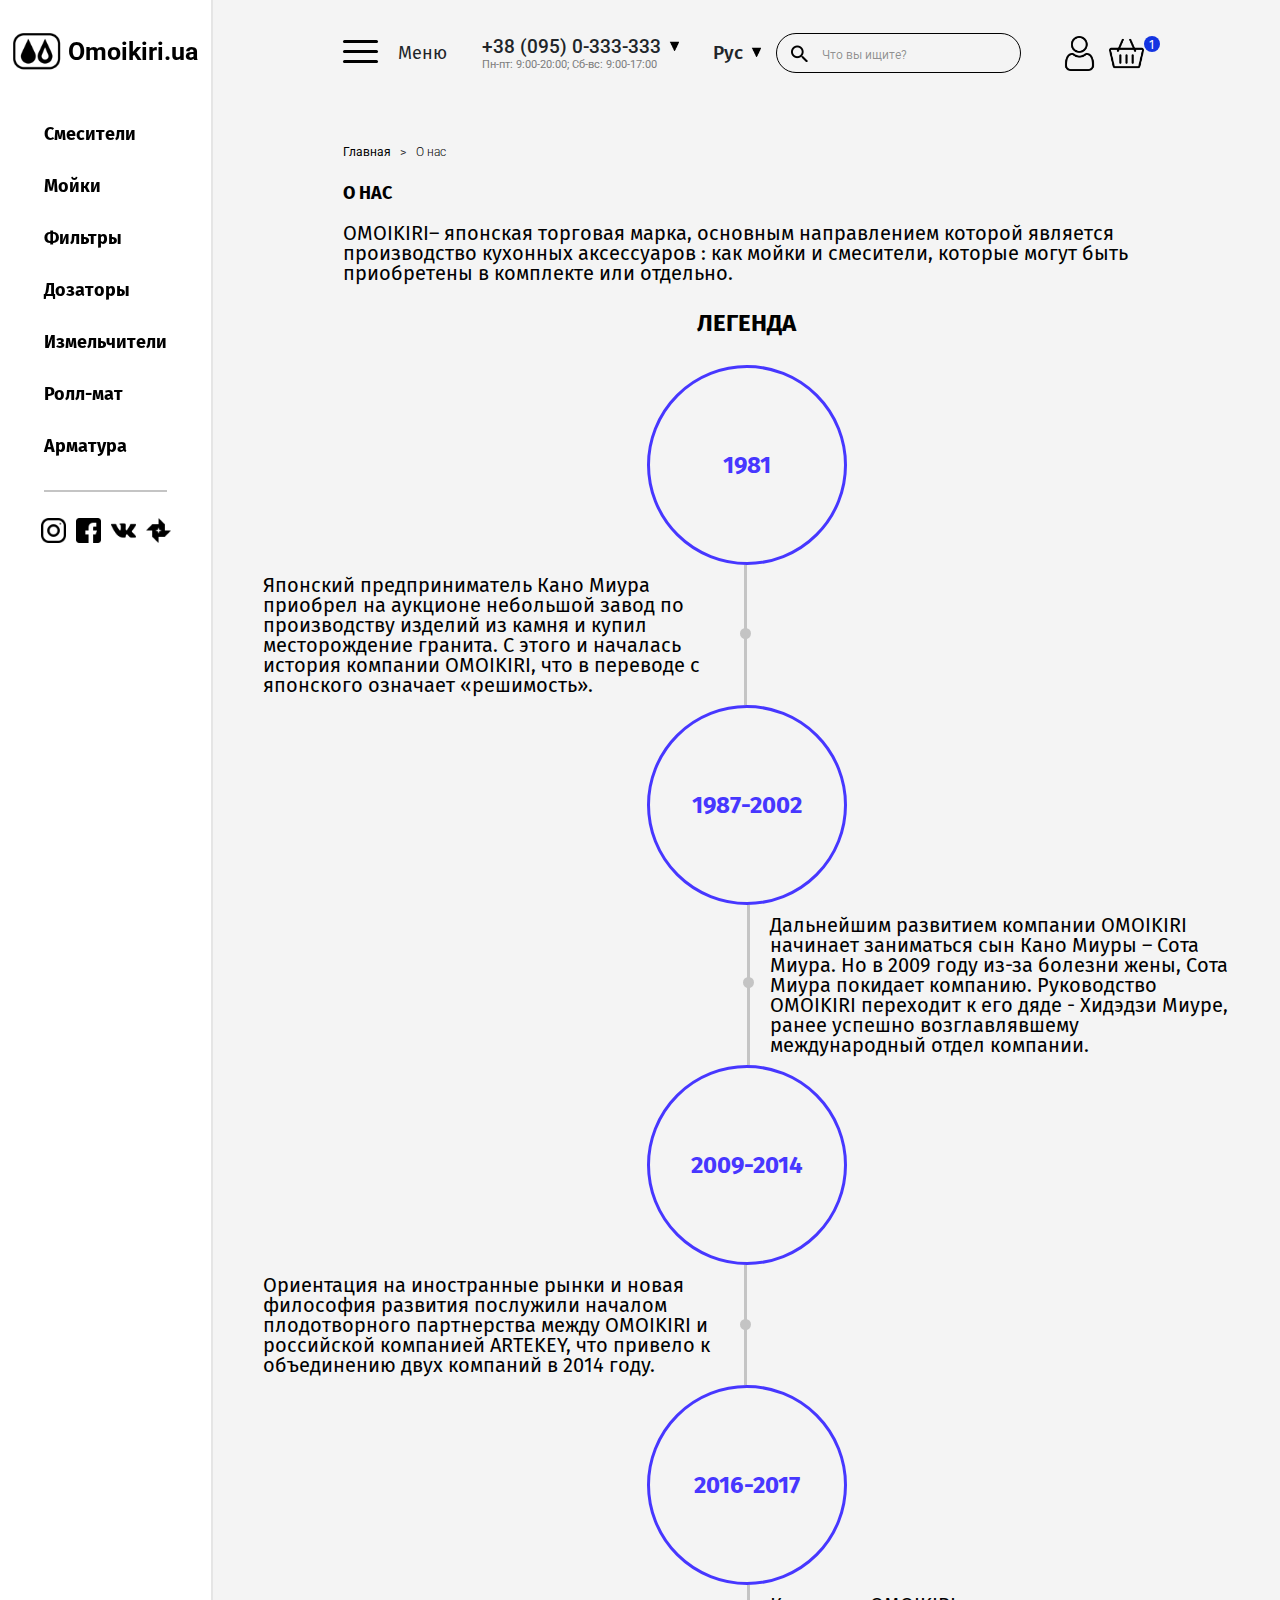
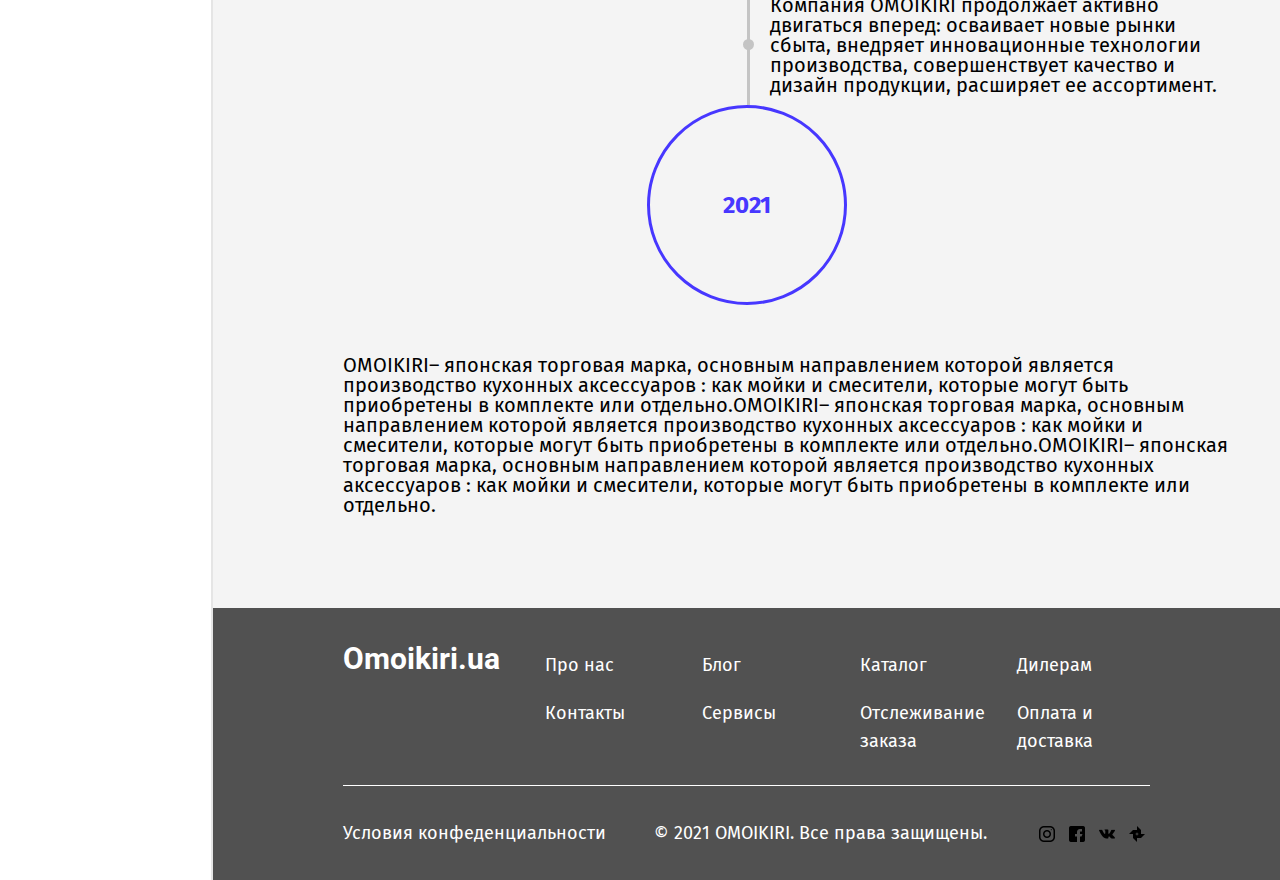
==== commit 8df32f25: "card" ====
--- a/about.html
+++ b/about.html
@@ -14,6 +14,9 @@
     <link rel="stylesheet" href="css/slick-theme.css">
     <link rel="stylesheet" href="css/slick.css">
 
+    <!-- Fancybox -->
+    <link rel="stylesheet" href="css/jquery.fancybox.min.css">
+
     <!-- CSS -->
     <link rel="stylesheet" href="css/bootstrap.css">
     <link rel="stylesheet" href="css/main.css">
@@ -21,6 +24,9 @@
     <!-- Google Fonts -->
     <link rel="preconnect" href="https://fonts.gstatic.com">
     <link href="https://fonts.googleapis.com/css2?family=Fira+Sans:ital,wght@0,100;0,200;0,300;0,400;0,500;0,600;0,700;0,800;0,900;1,100;1,200;1,300;1,400;1,500;1,600;1,700;1,800;1,900&family=Roboto:ital,wght@0,100;0,300;0,400;0,500;0,700;0,900;1,100;1,300;1,400;1,500;1,700;1,900&display=swap" rel="stylesheet">
+
+        <!-- FontAwesome -->
+        <link rel="stylesheet" href="https://cdnjs.cloudflare.com/ajax/libs/font-awesome/4.7.0/css/font-awesome.min.css">
 
 </head>
 <body>
@@ -167,6 +173,47 @@
                                     <img src="images/shopping-cart.png" alt="cart">
                                     <span id="cart-total" class="cart-total">1</span>
                                 </button>
+                                <div class="dropdown-menu">
+                                    <div class="dropdown-menu_items">
+                                        <div class="cart_item">
+                                            <img src="images/item_in_cart.png" alt="" class="cart_item_img">
+                                            <div class="cart_item_name">
+                                                <a href="#" class="cart_item_title">Название товара</a>
+                                                <div class="quantity">
+                                                    <div class="number-input">
+                                                        <button onclick="this.parentNode.querySelector('input[type=number]').stepDown()" ></button>
+                                                        <input class="quantity" min="1" max="99" name="quantity" value="1" type="number">
+                                                        <button onclick="this.parentNode.querySelector('input[type=number]').stepUp()" class="plus"></button>
+                                                    </div>
+                                                </div>
+                                            </div>
+                                            <p class="cart_item_price">1000 грн</p>
+                                            <button class="close"><img src="images/close.png" alt=""></button>
+                                        </div>
+                                        <div class="cart_item">
+                                            <img src="images/item_in_cart.png" alt="" class="cart_item_img">
+                                            <div class="cart_item_name">
+                                                <a href="#" class="cart_item_title">Название товара</a>
+                                                <div class="quantity">
+                                                    <div class="number-input">
+                                                        <button onclick="this.parentNode.querySelector('input[type=number]').stepDown()" ></button>
+                                                        <input class="quantity" min="1" max="99" name="quantity" value="1" type="number">
+                                                        <button onclick="this.parentNode.querySelector('input[type=number]').stepUp()" class="plus"></button>
+                                                    </div>
+                                                </div>
+                                            </div>
+                                            <p class="cart_item_price">1000 грн</p>
+                                            <button class="close"><img src="images/close.png" alt=""></button>
+                                        </div>
+                                        <div class="outcome">
+                                            <div class="summ">
+                                                <p class="summ_title">Сумма:</p>
+                                                <p class="summ_text">2000 грн</p>
+                                            </div>
+                                            <button class="get_order">Оформить заказ</button>
+                                        </div>
+                                    </div>
+                                </div>
                             </div>
                             <div class="navbar_block">
                                 <div id="navigation_menu" class="hamburger">
@@ -305,6 +352,7 @@
     <script src="js/jquery-3.6.0.min.js"></script>
     <script src="js/bootstrap.min.js"></script>
     <script src="js/slick.min.js"></script>
+    <script src="js/jquery.fancybox.min.js"></script>
     <script src="js/main.js"></script>
 </body>
 </html>--- a/css/main.css
+++ b/css/main.css
@@ -377,6 +377,7 @@
 }
 .header .cart_block {
   display: flex;
+  position: relative;
 }
 .header .cart_block .user,
 .header .cart_block .cart {
@@ -402,6 +403,115 @@
   color: #FFFFFF;
   border-radius: 100%;
   font-size: 12px;
+}
+.header .dropdown-menu {
+  display: block !important;
+  right: -50px !important;
+  top: 140% !important;
+  left: inherit !important;
+  width: 350px;
+  background: #FFFFFF !important;
+  border: 1px solid #4737FF !important;
+  border-radius: 13px !important;
+  opacity: 0;
+  visibility: hidden;
+  transition: 0.55s opacity, 0.55s visibility;
+  box-shadow: -2px 3px 5px #0000002b;
+}
+.header .dropdown-menu::before {
+  display: block;
+  width: 16px;
+  height: 16px;
+  z-index: 1100;
+  content: "";
+  background-color: #FFFFFF;
+  transform: rotate(45deg);
+  position: absolute;
+  top: -9px;
+  right: 65px;
+  border-top: 1px solid #4737FF;
+  border-left: 1px solid #4737FF;
+}
+.header .dropdown-menu .outcome {
+  display: flex;
+  align-items: center;
+  justify-content: space-between;
+  padding: 10px 15px;
+}
+.header .dropdown-menu .outcome .summ {
+  display: flex;
+  width: 50%;
+}
+.header .dropdown-menu .outcome .summ .summ_title {
+  font-weight: 500;
+  font-size: 14px;
+  line-height: 20px;
+  color: #000000;
+}
+.header .dropdown-menu .outcome .summ .summ_text {
+  margin-left: 5px;
+  font-weight: 500;
+  font-size: 14px;
+  line-height: 20px;
+  text-align: center;
+  color: #4737FF;
+}
+.header .dropdown-menu .outcome .get_order {
+  width: 50%;
+  border: 1px solid #000000;
+  box-sizing: border-box;
+  border-radius: 19.5px;
+  background: #FFFFFF;
+  padding: 6px 10px;
+  font-weight: 500;
+  font-size: 14px;
+  line-height: 20px;
+  color: #4737FF;
+}
+.header .dropdown-menu_items .cart_item {
+  display: flex;
+  flex-direction: row;
+  position: relative;
+  width: 100%;
+  justify-content: space-between;
+  align-items: center;
+  padding: 20px;
+}
+.header .dropdown-menu_items .cart_item_img {
+  width: 72px;
+  height: auto;
+  padding: 5px;
+}
+.header .dropdown-menu_items .close {
+  position: absolute;
+  top: 20px;
+  right: 25px;
+}
+.header .dropdown-menu_items .close img {
+  width: 16px;
+  height: 16px;
+}
+.header .dropdown-menu_items .cart_item_name {
+  padding: 5px;
+}
+.header .dropdown-menu_items .cart_item_title {
+  font-style: normal;
+  font-weight: 500;
+  font-size: 18px;
+  line-height: 20px;
+  margin-bottom: 10px;
+}
+.header .dropdown-menu_items .cart_item_price {
+  padding: 5px;
+  font-weight: 500;
+  font-size: 18px;
+  line-height: 20px;
+  color: #4737FF;
+  width: 30%;
+  text-align: right;
+}
+.header .dropdown-menu_items .quantity {
+  padding-top: 10px;
 }
 .header .navbar_block {
   display: none;
@@ -892,6 +1002,88 @@
 .wrapper .index_blog_block .blog_slider_arrows #next:hover {
   background: #1434E1 !important;
 }
+.wrapper .card_title {
+  margin: 0 130px;
+  display: flex;
+  justify-content: space-between;
+  align-items: flex-end;
+  border-bottom: 2px solid #C4C4C4;
+}
+.wrapper .card_title .item_title {
+  margin-top: 30px;
+  font-weight: 500;
+  font-size: 36px;
+  line-height: 17px;
+  color: #000000;
+}
+.wrapper .card_title .sku {
+  font-weight: 200;
+  font-size: 16px;
+  line-height: 17px;
+  color: #000000;
+  margin-bottom: 12px;
+  padding: 0;
+}
+.wrapper .card_view {
+  display: flex;
+  flex-wrap: wrap;
+  padding: 0 130px;
+  margin: 30px 0;
+}
+.wrapper .card_view .gallery_row {
+  display: flex;
+  padding: 0;
+}
+.wrapper .card_view .thumbnails {
+  display: flex;
+  flex-direction: column;
+  list-style: none;
+  padding: 0;
+  margin-right: 15px;
+  width: max-content;
+}
+.wrapper .card_view .thumbnails li {
+  margin-bottom: 10px;
+}
+.wrapper .card_view .thumbnails img {
+  width: 100%;
+  height: auto;
+  max-width: 110px;
+}
+.wrapper .card_view .main_img {
+  max-width: 480px;
+  width: 100%;
+}
+.star_rating .rating-group {
+  display: inline-flex;
+}
+.star_rating .rating__icon {
+  pointer-events: none;
+}
+.star_rating .rating__input {
+  position: absolute !important;
+  left: -9999px !important;
+}
+.star_rating .rating__input--none {
+  display: none;
+}
+.star_rating .rating__label {
+  cursor: pointer;
+  padding: 0 0.1em;
+  font-size: 20px;
+}
+.star_rating .rating__icon--star {
+  color: orange;
+}
+.star_rating .rating__input:checked ~ .rating__label .rating__icon--star {
+  color: #ddd;
+}
+.star_rating .rating-group:hover .rating__label .rating__icon--star {
+  color: orange;
+}
+.star_rating .rating__input:hover ~ .rating__label .rating__icon--star {
+  color: #ddd;
+}
 .breadcrumb {
   background-color: transparent;
   padding: 0 130px;
@@ -899,11 +1091,9 @@
 .breadcrumb li {
   margin-right: 15px;
 }
-.breadcrumb li:first-child a {
+.breadcrumb li:last-child a {
   pointer-events: none;
   cursor: default;
-}
-.breadcrumb li:last-child a {
   font-weight: 300;
 }
 .breadcrumb li a {
@@ -919,7 +1109,7 @@
   content: ">";
   font-size: 12px;
   right: -5px;
-  top: 1px;
+  top: 0;
 }
 .breadcrumb li:last-child:after {
   content: none;
@@ -1264,27 +1454,27 @@
   text-transform: uppercase;
   padding: 2px 5px;
 }
-.item_prew .quantity {
-  display: flex;
-  align-items: center;
-}
-.item_prew .quantity input[type="number"] {
+.quantity {
+  display: flex;
+  align-items: center;
+}
+.quantity input[type="number"] {
   -webkit-appearance: textfield;
   -moz-appearance: textfield;
   appearance: textfield;
 }
-.item_prew .quantity input[type=number]::-webkit-inner-spin-button,
-.item_prew .quantity input[type=number]::-webkit-outer-spin-button {
+.quantity input[type=number]::-webkit-inner-spin-button,
+.quantity input[type=number]::-webkit-outer-spin-button {
   -webkit-appearance: none;
 }
-.item_prew .quantity .number-input {
+.quantity .number-input {
   display: inline-flex;
 }
-.item_prew .quantity .number-input,
-.item_prew .quantity .number-input * {
+.quantity .number-input,
+.quantity .number-input * {
   box-sizing: border-box;
 }
-.item_prew .quantity .number-input button {
+.quantity .number-input button {
   outline: none;
   -webkit-appearance: none;
   background-color: transparent;
@@ -1297,8 +1487,8 @@
   margin: 0;
   position: relative;
 }
-.item_prew .quantity .number-input button:before,
-.item_prew .quantity .number-input button:after {
+.quantity .number-input button:before,
+.quantity .number-input button:after {
   display: inline-block;
   position: absolute;
   content: '';
@@ -1307,10 +1497,10 @@
   background-color: #4737FF;
   transform: translate(-50%, -50%);
 }
-.item_prew .quantity .number-input button.plus:after {
+.quantity .number-input button.plus:after {
   transform: translate(-50%, -50%) rotate(90deg);
 }
-.item_prew .quantity .number-input input[type=number] {
+.quantity .number-input input[type=number] {
   max-width: 35px;
   padding: 5px;
   border: solid #ddd;
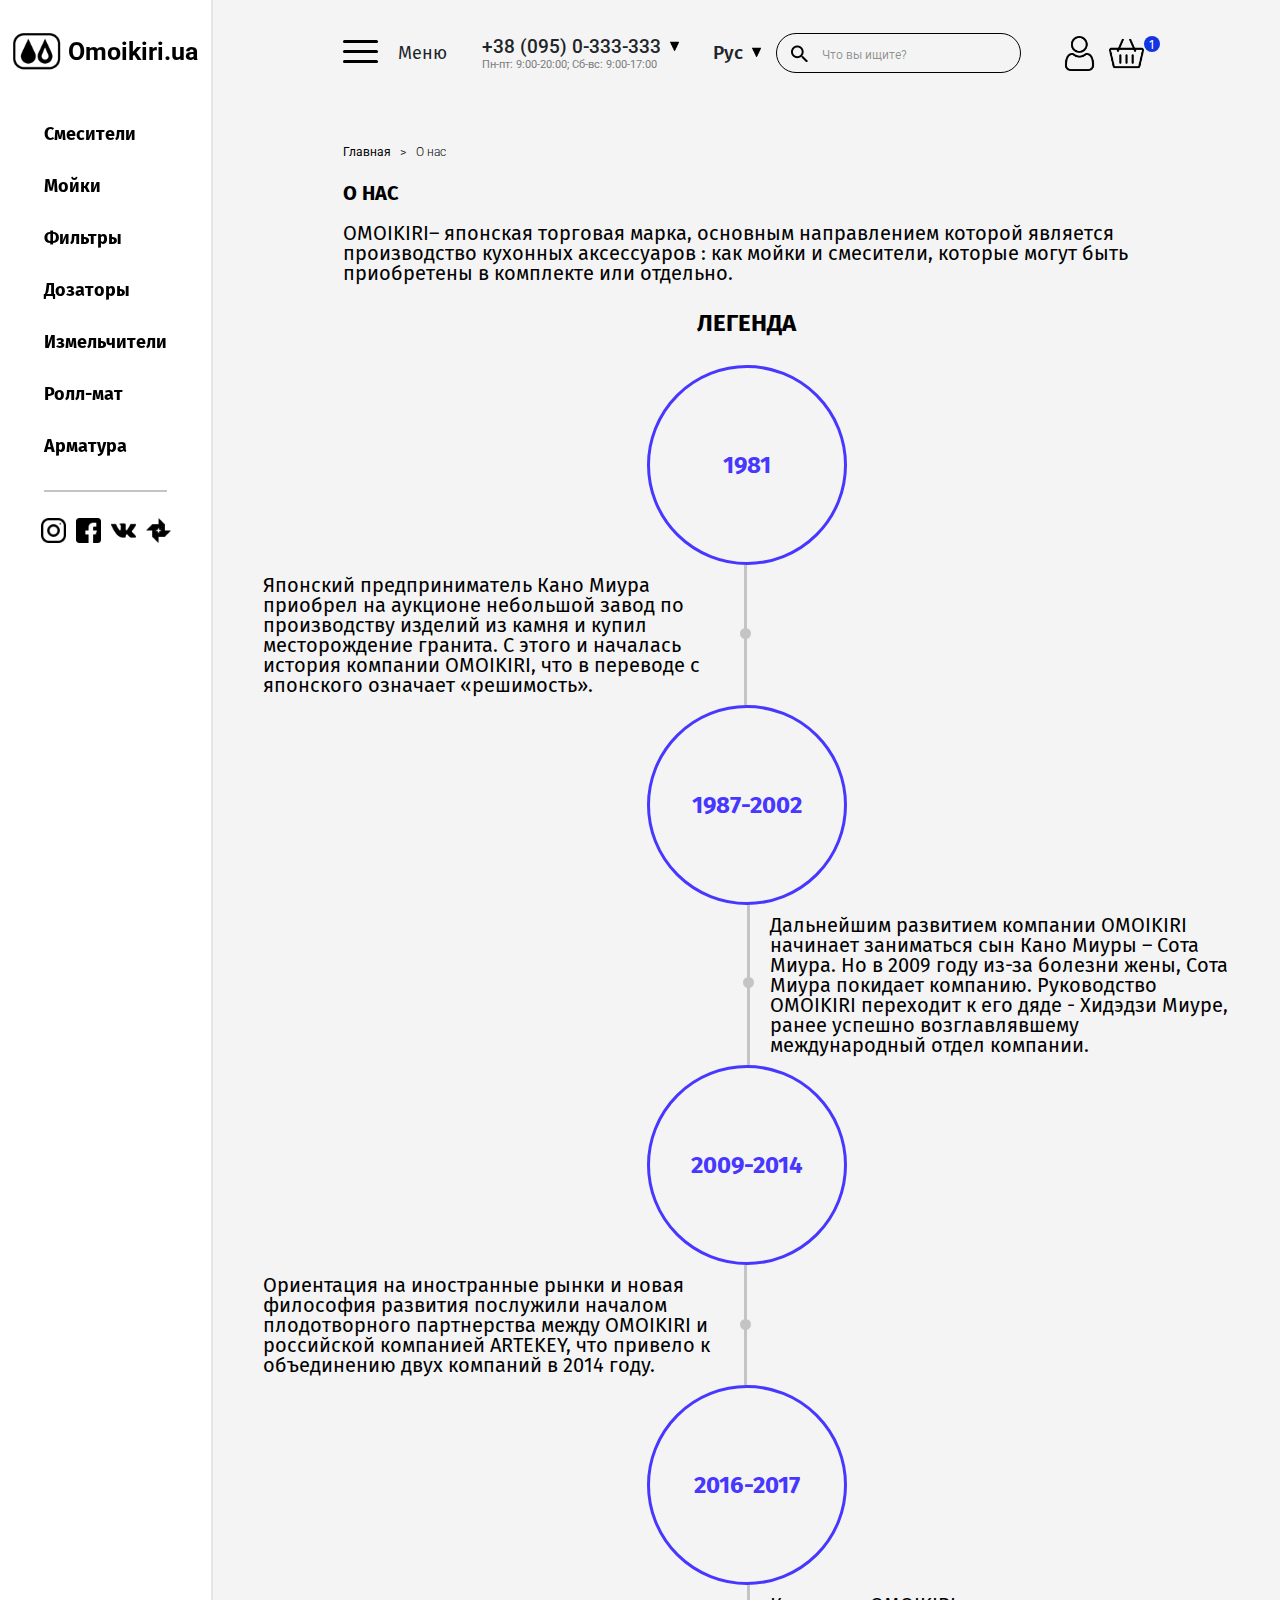
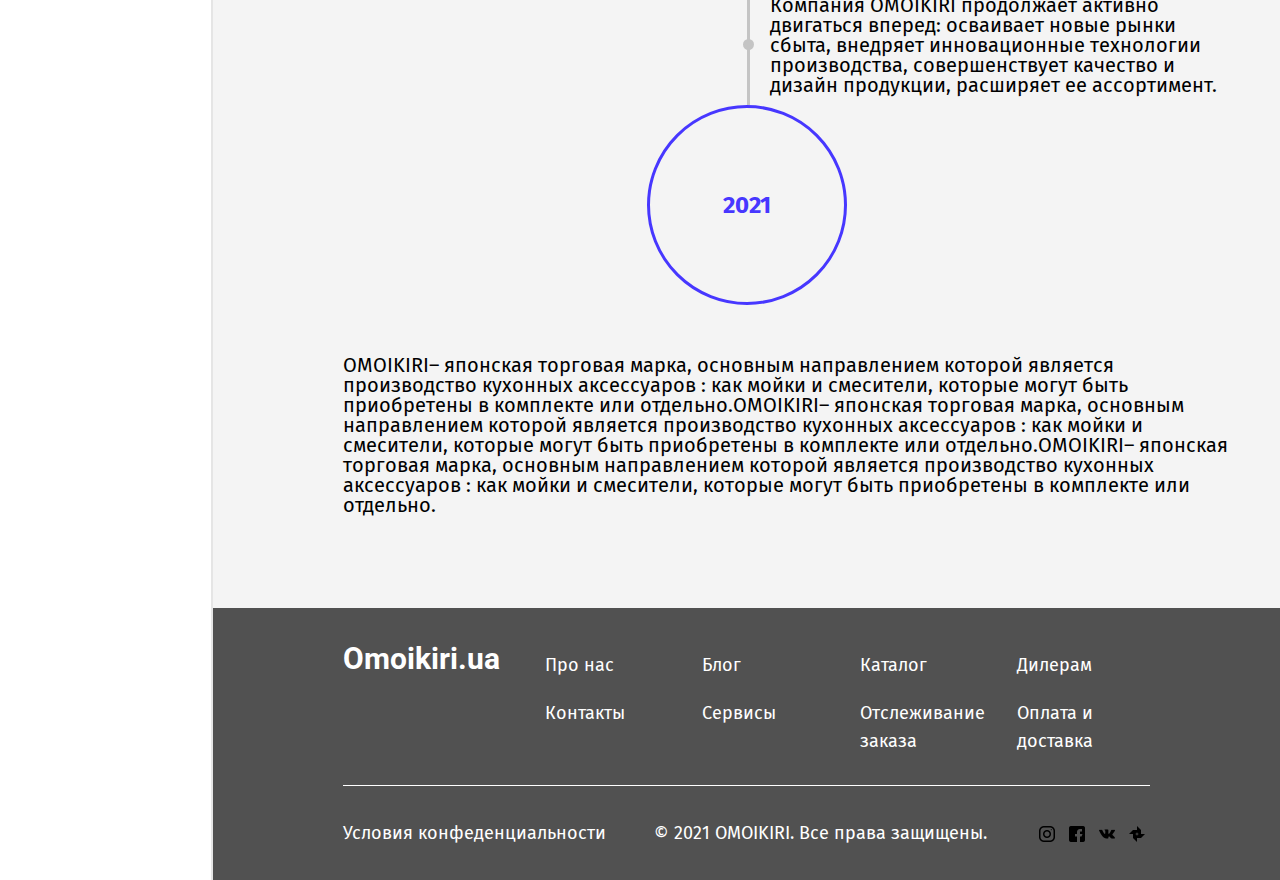
==== commit d981bdbc: "links" ====
--- a/about.html
+++ b/about.html
@@ -41,7 +41,7 @@
                     <div class="sidebar_block">
                     
                         <!-- HeaderLogo -->
-                        <a href="#" class="logo_link">
+                        <a href="index.html" class="logo_link">
                             <img src="images/logo.png" alt="" class="logo_img">
                             Omoikiri.ua
                         </a>
@@ -50,25 +50,25 @@
                         <!-- NavbarMenu -->
                         <ul class="catalogue">
                             <li>
-                                <a href="#" class="catalogue_link">Смесители</a>
-                            </li>
-                            <li>
-                                <a href="#" class="catalogue_link">Мойки</a>
-                            </li>
-                            <li>
-                                <a href="#" class="catalogue_link">Фильтры</a>
-                            </li>
-                            <li>
-                                <a href="#" class="catalogue_link">Дозаторы</a>
-                            </li>
-                            <li>
-                                <a href="#" class="catalogue_link">Измельчители</a>
-                            </li>
-                            <li>
-                                <a href="#" class="catalogue_link">Ролл-мат</a>
-                            </li>
-                            <li>
-                                <a href="#" class="catalogue_link">Арматура</a>
+                                <a href="catalogue.html" class="catalogue_link">Смесители</a>
+                            </li>
+                            <li>
+                                <a href="catalogue.html" class="catalogue_link">Мойки</a>
+                            </li>
+                            <li>
+                                <a href="catalogue.html" class="catalogue_link">Фильтры</a>
+                            </li>
+                            <li>
+                                <a href="catalogue.html" class="catalogue_link">Дозаторы</a>
+                            </li>
+                            <li>
+                                <a href="catalogue.html" class="catalogue_link">Измельчители</a>
+                            </li>
+                            <li>
+                                <a href="catalogue.html" class="catalogue_link">Ролл-мат</a>
+                            </li>
+                            <li>
+                                <a href="catalogue.html" class="catalogue_link">Арматура</a>
                             </li>
                         </ul>
 
@@ -125,10 +125,10 @@
                                         <a href="#" class="menu_block_link">Сервисы</a>
                                     </li>
                                     <li>
-                                        <a href="#" class="menu_block_link">Контакты</a>
-                                    </li>
-                                    <li>
-                                        <a href="#" class="menu_block_link">Дилерам</a>
+                                        <a href="contact.html" class="menu_block_link">Контакты</a>
+                                    </li>
+                                    <li>
+                                        <a href="dealers.html" class="menu_block_link">Дилерам</a>
                                     </li>
                                     <li>
                                         <a href="#" class="menu_block_link">Оплата и доставка</a>
--- a/css/main.css
+++ b/css/main.css
@@ -519,610 +519,6 @@
 .header .navbar_block .menu_btn_name {
   font-size: 18px;
 }
-.slick-dots {
-  position: inherit;
-  bottom: 0;
-  width: 100%;
-  margin: 0;
-  text-align: center;
-}
-.wrapper {
-  padding: 33px 0;
-}
-.wrapper .index_block_title {
-  padding: 33px 20px;
-  font-style: normal;
-  font-weight: 500;
-  font-size: 14px;
-  line-height: 24px;
-  letter-spacing: 4px;
-  text-transform: uppercase;
-  color: #222222;
-  position: relative;
-}
-.wrapper .index_block_title:before {
-  position: absolute;
-  content: "";
-  display: block;
-  top: 43px;
-  left: 0;
-  width: 10px;
-  height: 1px;
-  border-bottom: 1px solid #000000;
-}
-.wrapper .index_slider {
-  position: relative;
-}
-.wrapper .index_slider .index_slider_wrapper .index_slide_block {
-  display: flex;
-}
-.wrapper .index_slider .index_slider_wrapper .index_slide_block .left_side_slide {
-  width: 50%;
-  padding-left: 130px;
-  padding-right: 30px;
-}
-.wrapper .index_slider .index_slider_wrapper .index_slide_block .right_slide_side {
-  width: 50%;
-  position: relative;
-}
-.wrapper .index_slider .index_slider_wrapper .index_slide_block .right_slide_side .index_slide_img {
-  width: 100%;
-}
-.wrapper .index_slider .index_slider_wrapper .index_slide_block .right_slide_side .index_slide_img_text {
-  position: absolute;
-  padding: 50px 50px;
-  width: 300px;
-  bottom: 50px;
-  left: -120px;
-  font-weight: 500;
-  font-size: 33px;
-  line-height: 37px;
-  text-align: center;
-  letter-spacing: 4px;
-  text-transform: uppercase;
-  color: #FFFFFF;
-  background: url(../images/slider_text_bg.png);
-  background-size: cover;
-}
-.wrapper .index_slider .index_slider_wrapper .index_slide_block .index_slide_title {
-  font-weight: bold;
-  font-size: 25px;
-  line-height: 46px;
-  letter-spacing: -1px;
-  color: #151515;
-  margin-bottom: 80px;
-}
-.wrapper .index_slider .index_slider_wrapper .index_slide_block .index_slide_text {
-  font-style: normal;
-  font-weight: normal;
-  font-size: 18px;
-  line-height: 28px;
-  color: #222222;
-  opacity: 0.7;
-  margin-bottom: 90px;
-}
-.wrapper .index_slider .index_slider_wrapper .index_slide_block .index_slide_link {
-  background: #4737FF;
-  font-weight: 500;
-  font-size: 14px;
-  line-height: 24px;
-  padding: 10px 35px;
-  text-align: center;
-  letter-spacing: 4px;
-  text-transform: uppercase;
-  color: #FFFFFF;
-}
-.wrapper .index_slider .index_slider_wrapper .index_slide_block .index_slide_link:hover {
-  text-decoration: none;
-}
-.wrapper .index_slider .numbers {
-  padding-left: 130px;
-  display: flex;
-  align-items: center;
-  width: 40%;
-  padding-right: 30px;
-  justify-content: space-around;
-  bottom: 150px;
-  position: relative;
-}
-.wrapper .index_slider .numbers .first_slide {
-  width: 25px;
-  text-align: center;
-}
-.wrapper .index_slider .numbers .last_slide {
-  width: 25px;
-  text-align: center;
-}
-.wrapper .index_slider .numbers .slick-slider-dots {
-  display: flex;
-  align-items: center;
-  justify-content: center;
-  width: 100%;
-  height: 2px;
-  overflow: hidden;
-}
-.wrapper .index_slider .numbers .slick-slider-dots ul {
-  display: flex;
-  list-style: none;
-  padding: 0 15px;
-}
-.wrapper .index_slider .numbers .slick-slider-dots ul li {
-  margin: 0;
-  width: 100%;
-}
-.wrapper .index_slider .numbers .slick-slider-dots ul li button {
-  background: #D7D4D4;
-  height: 12px;
-  width: 100%;
-  overflow: hidden;
-  color: #D7D4D4;
-  border: none;
-}
-.wrapper .index_slider .numbers .slick-slider-dots ul li button:before {
-  visibility: hidden;
-}
-.wrapper .index_slider .numbers .slick-slider-dots ul li.slick-active button {
-  background: #1434E1;
-  color: #1434E1;
-}
-.wrapper .index_category_block {
-  margin-bottom: 30px;
-  padding: 0 130px;
-}
-.wrapper .index_category_block .categories {
-  display: flex;
-  justify-content: space-between;
-  flex-wrap: wrap;
-}
-.wrapper .index_category_block .category {
-  width: 30%;
-}
-.wrapper .index_category_block .category img {
-  width: 100%;
-  height: auto;
-}
-.wrapper .index_category_block .category .cat_name {
-  display: block;
-  padding: 15px 0;
-  width: 100%;
-  font-weight: 500;
-  font-size: 18px;
-  line-height: 20px;
-  text-align: center;
-  color: #4737FF;
-}
-.wrapper .index_popular_block {
-  margin-bottom: 30px;
-  padding-left: 130px;
-}
-.wrapper .index_bestsellers_block {
-  margin-bottom: 30px;
-  padding-left: 130px;
-}
-.wrapper .index_about_block {
-  margin-bottom: 30px;
-  padding: 0 130px;
-}
-.wrapper .index_about_block h3 {
-  font-weight: 600;
-  font-size: 40px;
-  line-height: 50px;
-  letter-spacing: -1px;
-  text-transform: uppercase;
-  text-align: center;
-  margin: 50px 0;
-}
-.wrapper .index_about_block .about_stages {
-  display: flex;
-  justify-content: space-between;
-}
-.wrapper .index_about_block .stage {
-  width: 20%;
-}
-.wrapper .index_about_block .stage img {
-  width: 142px;
-  height: auto;
-  display: block;
-  margin: 0 auto;
-}
-.wrapper .index_about_block .stage .stage_title {
-  padding: 0 25px;
-  margin-top: 15px;
-  font-weight: 500;
-  font-size: 18px;
-  line-height: 20px;
-  text-align: center;
-  color: #000000;
-  height: 30px;
-}
-.wrapper .index_about_block .stage .stage_text {
-  margin-top: 40px;
-  font-weight: normal;
-  font-size: 16px;
-  line-height: 20px;
-  text-align: center;
-  color: #000000;
-  padding: 0 15px;
-}
-.wrapper .index_material_desc {
-  margin-bottom: 30px;
-  padding-left: 130px;
-}
-.wrapper .index_material_desc .materials_slider .slide_img {
-  width: 470px;
-}
-.wrapper .index_material_desc .materials_slider img {
-  width: 100%;
-  height: auto;
-  padding-right: 30px;
-}
-.wrapper .index_material_desc .materials_slider_arrows {
-  margin-top: 30px;
-}
-.wrapper .index_material_desc .materials_slider_arrows .btn {
-  width: 50px;
-  height: 50px;
-  padding: 10px;
-}
-.wrapper .index_material_desc .materials_slider_arrows .btn img {
-  width: 50%;
-  height: auto;
-}
-.wrapper .index_material_desc .materials_slider_arrows #prev,
-.wrapper .index_material_desc .materials_slider_arrows #next {
-  background: #C4C4C4 !important;
-  border-radius: 0 !important;
-  margin-right: 25px;
-}
-.wrapper .index_material_desc .materials_slider_arrows #prev:hover,
-.wrapper .index_material_desc .materials_slider_arrows #next:hover {
-  background: #1434E1 !important;
-}
-.wrapper .index_production_block {
-  margin-top: 50px;
-  margin-bottom: 30px;
-  display: flex;
-  flex-wrap: wrap;
-  justify-content: space-between;
-  padding: 0 130px;
-}
-.wrapper .index_production_block .production_text {
-  width: 47%;
-}
-.wrapper .index_production_block .production_text h3 {
-  font-weight: 600;
-  font-size: 40px;
-  line-height: 50px;
-  letter-spacing: -1px;
-  color: #222222;
-  text-transform: uppercase;
-}
-.wrapper .index_production_block .production_text p {
-  font-weight: normal;
-  font-size: 18px;
-  line-height: 28px;
-  color: #222222;
-  opacity: 0.7;
-}
-.wrapper .index_production_block .production_image {
-  width: 47%;
-}
-.wrapper .index_production_block .production_image img {
-  width: 100%;
-  height: auto;
-}
-.wrapper .index_subscribe_block {
-  margin-top: 50px;
-  margin-bottom: 30px;
-  padding-right: 130px;
-  background-image: url(../images/subscribe1.png);
-  background-size: 35%;
-  background-repeat: no-repeat;
-  display: flex;
-  flex-wrap: wrap;
-  justify-content: space-between;
-}
-.wrapper .index_subscribe_block .subscribe_images {
-  width: 55%;
-  text-align: right;
-  position: relative;
-}
-.wrapper .index_subscribe_block .subscribe_images img {
-  width: 50%;
-  height: auto;
-  position: relative;
-  top: 150px;
-  filter: drop-shadow(30px 80px 180px rgba(0, 0, 0, 0.25));
-}
-.wrapper .index_subscribe_block .subscribe_text {
-  width: 40%;
-}
-.wrapper .index_subscribe_block .subscribe_text h3 {
-  font-weight: 600;
-  font-size: 40px;
-  line-height: 50px;
-  letter-spacing: -1px;
-  color: #222222;
-  margin-bottom: 50px;
-}
-.wrapper .index_subscribe_block .subscribe_text p {
-  font-weight: normal;
-  font-size: 18px;
-  line-height: 28px;
-  color: #222222;
-  opacity: 0.7;
-}
-.wrapper .index_subscribe_block .subscribe_text .qlty {
-  display: flex;
-  align-items: center;
-  margin-bottom: 30px;
-}
-.wrapper .index_subscribe_block .subscribe_text .qlty img {
-  width: 55px;
-  height: 55px;
-  margin-right: 30px;
-}
-.wrapper .index_subscribe_block .subscribe_text .qlty .qlty_desc {
-  font-weight: 500;
-  font-size: 14px;
-  line-height: 24px;
-  letter-spacing: 4px;
-  text-transform: uppercase;
-  color: #000000;
-  margin-bottom: 0;
-}
-.wrapper .index_subscribe_block .subscribe_text .dlvr {
-  display: flex;
-  align-items: center;
-  margin-bottom: 30px;
-}
-.wrapper .index_subscribe_block .subscribe_text .dlvr img {
-  width: 55px;
-  height: 55px;
-  margin-right: 30px;
-}
-.wrapper .index_subscribe_block .subscribe_text .dlvr .dlvr_desc {
-  font-weight: 500;
-  font-size: 14px;
-  line-height: 24px;
-  letter-spacing: 4px;
-  text-transform: uppercase;
-  color: #000000;
-  margin-bottom: 0;
-}
-.wrapper .index_subscribe_block .subscribe_text .faq {
-  font-weight: 500;
-  font-size: 14px;
-  line-height: 24px;
-  letter-spacing: 4px;
-  text-transform: uppercase;
-  color: #000000;
-  margin-bottom: 0;
-}
-.wrapper .index_subscribe_block .subscribe_text form {
-  margin-top: 20px;
-}
-.wrapper .index_subscribe_block .subscribe_text form .input_fields {
-  display: flex;
-  align-items: center;
-  justify-content: space-between;
-}
-.wrapper .index_subscribe_block .subscribe_text form .email,
-.wrapper .index_subscribe_block .subscribe_text form .name {
-  background: #F5F4FF;
-  border: none;
-  box-shadow: -2px 3px 5px #0000002b;
-  padding: 5px 15px;
-  width: 45%;
-}
-.wrapper .index_subscribe_block .subscribe_text form .subscribe {
-  background: #1434E1;
-  border: none;
-  font-weight: 500;
-  font-size: 12px;
-  line-height: 24px;
-  text-align: center;
-  letter-spacing: 3px;
-  text-transform: uppercase;
-  color: #FFFFFF;
-  margin-top: 30px;
-  padding: 5px 10px;
-  display: block;
-  margin-left: auto;
-}
-.wrapper .index_blog_block {
-  margin-top: 50px;
-  padding: 0 130px;
-}
-.wrapper .index_blog_block .blog_desc {
-  font-weight: 600;
-  font-size: 40px;
-  line-height: 50px;
-  letter-spacing: -1px;
-  color: #222222;
-  margin-bottom: 50px;
-}
-.wrapper .index_blog_block .blog_info {
-  position: relative;
-  width: 345px;
-  margin-right: 20px;
-  display: flex;
-  align-items: center;
-  justify-content: center;
-}
-.wrapper .index_blog_block .blog_info img {
-  width: 100%;
-  height: auto;
-}
-.wrapper .index_blog_block .blog_info .blog_title {
-  font-weight: 500;
-  font-size: 14px;
-  line-height: 24px;
-  letter-spacing: 4px;
-  text-transform: uppercase;
-  color: #FFFFFF;
-  opacity: 0.7;
-  position: absolute;
-  top: 10px;
-}
-.wrapper .index_blog_block .blog_info .get_read {
-  width: 200px;
-  position: absolute;
-  bottom: 35px;
-  font-weight: 500;
-  font-size: 14px;
-  line-height: 24px;
-  text-align: center;
-  letter-spacing: 4px;
-  text-transform: uppercase;
-  color: #FFFFFF;
-  background: #4737FF;
-  padding: 10px 15px;
-}
-.wrapper .index_blog_block .blog_slider_arrows {
-  margin-top: 30px;
-  text-align: right;
-}
-.wrapper .index_blog_block .blog_slider_arrows .btn {
-  width: 50px;
-  height: 50px;
-  padding: 10px;
-}
-.wrapper .index_blog_block .blog_slider_arrows .btn img {
-  width: 50%;
-  height: auto;
-}
-.wrapper .index_blog_block .blog_slider_arrows #prev,
-.wrapper .index_blog_block .blog_slider_arrows #next {
-  background: #C4C4C4 !important;
-  border-radius: 0 !important;
-  margin-left: 25px;
-}
-.wrapper .index_blog_block .blog_slider_arrows #prev:hover,
-.wrapper .index_blog_block .blog_slider_arrows #next:hover {
-  background: #1434E1 !important;
-}
-.wrapper .card_title {
-  margin: 0 130px;
-  display: flex;
-  justify-content: space-between;
-  align-items: flex-end;
-  border-bottom: 2px solid #C4C4C4;
-}
-.wrapper .card_title .item_title {
-  margin-top: 30px;
-  font-weight: 500;
-  font-size: 36px;
-  line-height: 17px;
-  color: #000000;
-}
-.wrapper .card_title .sku {
-  font-weight: 200;
-  font-size: 16px;
-  line-height: 17px;
-  color: #000000;
-  margin-bottom: 12px;
-  padding: 0;
-}
-.wrapper .card_view {
-  display: flex;
-  flex-wrap: wrap;
-  padding: 0 130px;
-  margin: 30px 0;
-}
-.wrapper .card_view .gallery_row {
-  display: flex;
-  padding: 0;
-}
-.wrapper .card_view .thumbnails {
-  display: flex;
-  flex-direction: column;
-  list-style: none;
-  padding: 0;
-  margin-right: 15px;
-  width: max-content;
-}
-.wrapper .card_view .thumbnails li {
-  margin-bottom: 10px;
-}
-.wrapper .card_view .thumbnails img {
-  width: 100%;
-  height: auto;
-  max-width: 110px;
-}
-.wrapper .card_view .main_img {
-  max-width: 480px;
-  width: 100%;
-}
-.star_rating .rating-group {
-  display: inline-flex;
-}
-.star_rating .rating__icon {
-  pointer-events: none;
-}
-.star_rating .rating__input {
-  position: absolute !important;
-  left: -9999px !important;
-}
-.star_rating .rating__input--none {
-  display: none;
-}
-.star_rating .rating__label {
-  cursor: pointer;
-  padding: 0 0.1em;
-  font-size: 20px;
-}
-.star_rating .rating__icon--star {
-  color: orange;
-}
-.star_rating .rating__input:checked ~ .rating__label .rating__icon--star {
-  color: #ddd;
-}
-.star_rating .rating-group:hover .rating__label .rating__icon--star {
-  color: orange;
-}
-.star_rating .rating__input:hover ~ .rating__label .rating__icon--star {
-  color: #ddd;
-}
-.breadcrumb {
-  background-color: transparent;
-  padding: 0 130px;
-}
-.breadcrumb li {
-  margin-right: 15px;
-}
-.breadcrumb li:last-child a {
-  pointer-events: none;
-  cursor: default;
-  font-weight: 300;
-}
-.breadcrumb li a {
-  font-size: 12px;
-  line-height: 14px;
-  font-weight: normal;
-  color: #000000;
-  font-family: 'Roboto', sans-serif;
-}
-.breadcrumb li:after {
-  font-family: 'Roboto', sans-serif;
-  position: relative;
-  content: ">";
-  font-size: 12px;
-  right: -5px;
-  top: 0;
-}
-.breadcrumb li:last-child:after {
-  content: none;
-}
-.titlepage {
-  font-weight: bold;
-  font-size: 18px;
-  line-height: 28px;
-  color: #000000;
-  padding: 0 130px;
-  margin-bottom: 1rem;
-  text-transform: uppercase;
-}
 .content {
   margin-bottom: 50px;
 }
@@ -1260,6 +656,8 @@
   width: 100%;
   color: #2D3748;
   margin-bottom: 30px;
+  font-size: 20px;
+  line-height: 24px;
 }
 .content .blog_articles_list li .article_title p {
   width: 100%;
@@ -1346,6 +744,1206 @@
   height: 17px;
   margin-left: 10px;
 }
+.content .sorting {
+  padding: 0 130px;
+  display: flex;
+  align-items: center;
+}
+.content .sorting .sort_title {
+  padding: 0;
+  margin-bottom: 0;
+  margin-right: 20px;
+  font-weight: 500;
+  font-size: 18px;
+  line-height: 22px;
+  text-align: center;
+  color: #000000;
+}
+.content .sorting .select {
+  position: relative;
+  min-width: 200px;
+  margin-bottom: 0;
+}
+.content .sorting .select svg {
+  position: absolute;
+  right: 12px;
+  top: calc(50% - 3px);
+  width: 10px;
+  height: 6px;
+  stroke-width: 2px;
+  stroke: #9098a9;
+  fill: none;
+  stroke-linecap: round;
+  stroke-linejoin: round;
+  pointer-events: none;
+}
+.content .sorting .select select {
+  -webkit-appearance: none;
+  padding: 7px 40px 7px 12px;
+  width: 100%;
+  border: 1px solid #e8eaed;
+  border-radius: 5px;
+  background: #fff;
+  box-shadow: 0 1px 3px -2px #9098a9;
+  cursor: pointer;
+  font-family: inherit;
+  font-size: 16px;
+  transition: all 150ms ease;
+}
+.content .sorting .select select:required:invalid {
+  color: #5a667f;
+}
+.content .sorting .select select option {
+  color: #223254;
+}
+.content .sorting .select select option[value=""][disabled] {
+  display: none;
+}
+.content .sorting .select select:focus {
+  outline: none;
+  border-color: #4737FF;
+  box-shadow: 0 0 0 2px rgba(0, 119, 255, 0.2);
+}
+.content .sorting .select select:hover + svg {
+  stroke: #4737FF;
+}
+.content .sorting .sprites {
+  position: absolute;
+  width: 0;
+  height: 0;
+  pointer-events: none;
+  user-select: none;
+}
+.content .catalogue_title {
+  padding: 0 130px;
+  margin-top: 30px;
+  margin-bottom: 50px;
+}
+.content .catalogue_items {
+  padding: 0 130px;
+  display: flex;
+  flex-wrap: wrap;
+  justify-content: space-between;
+}
+.content .catalogue_items .item_prew {
+  margin-bottom: 50px;
+}
+.content .pagination {
+  display: flex;
+  justify-content: center;
+}
+.content .pagination a {
+  color: #000000;
+  display: flex;
+  text-decoration: none;
+  transition: background-color 0.3s;
+  border: 2px solid #000000;
+  border-radius: 100%;
+  margin: 0 4px;
+  align-items: center;
+  justify-content: center;
+  height: 45px;
+  width: 45px;
+}
+.content .pagination a.active {
+  background-color: #4737FF;
+  color: #FFFFFF;
+  border: 1px solid #4737FF;
+}
+.content .page_title {
+  text-align: center;
+  font-size: 24px;
+  line-height: 17px;
+  color: #000000;
+  margin-bottom: 30px;
+}
+.content .article_content {
+  padding: 0 130px;
+}
+.content .article_content .article_img {
+  width: 100%;
+}
+.content .article_title {
+  margin: 20px 0;
+  font-weight: bold;
+  font-size: 45px;
+  line-height: 54px;
+  color: #2D3748;
+}
+.content .article_info {
+  display: flex;
+}
+.content .article_info .author {
+  text-align: left;
+  padding-left: 0;
+  font-weight: bold;
+  font-size: 18px;
+  line-height: 22px;
+  color: #2D3748;
+  margin-right: 20px;
+}
+.content .article_info .date {
+  text-align: left;
+  padding-left: 0;
+  font-weight: normal;
+  font-size: 18px;
+  line-height: 22px;
+  color: #718096;
+}
+.content .article_text {
+  padding: 25px 0;
+  border-top: 1px solid #E8E7E7;
+}
+.content .article_text p {
+  padding: 0;
+  margin: 0;
+  font-weight: normal;
+  font-size: 16px;
+  line-height: 19px;
+  color: #718096;
+}
+.content .page_content {
+  padding: 0 130px;
+}
+.content .page_content .page_content_title {
+  padding: 0;
+  font-weight: normal;
+  font-size: 20px;
+  line-height: 20px;
+  color: #000000;
+  text-align: center;
+}
+.content .interactive_map {
+  padding: 0 130px;
+}
+.content .interactive_map svg {
+  margin-top: 0;
+  width: 100%;
+}
+.content .map_title {
+  margin-top: 0;
+  margin-bottom: 30px;
+  text-align: center;
+  font-weight: 500;
+  font-size: 20px;
+  line-height: 20px;
+  color: #000000;
+}
+.content .map_text,
+.content ul li {
+  padding: 0;
+  font-weight: normal;
+  font-size: 18px;
+  line-height: 20px;
+  color: #000000;
+}
+.content .page_content_img {
+  width: 100%;
+}
+.content .contacts {
+  display: flex;
+  flex-wrap: wrap;
+  justify-content: space-between;
+  margin-top: 50px;
+}
+.content .contacts i {
+  margin-right: 5px;
+}
+.content .contacts .contact_block {
+  width: 30%;
+  padding: 15px 20px;
+  margin-bottom: 30px;
+  background: #FFFFFF;
+}
+.content .contacts .contact_block p {
+  padding: 0;
+}
+.content .contacts .contact_block ul {
+  padding: 0;
+  margin: 0;
+  list-style: none;
+}
+.content .contacts .contact_block_city {
+  display: flex;
+  align-items: center;
+  justify-content: space-between;
+  margin-bottom: 20px;
+}
+.content .contacts .contact_block_city li {
+  font-weight: 300;
+  font-size: 16px;
+  line-height: 20px;
+  color: #000000;
+  padding: 0;
+  margin-bottom: 10px;
+}
+.content .contacts .contact_block_city li:first-child {
+  font-weight: 500;
+  font-size: 20px;
+  line-height: 24px;
+  color: #000000;
+}
+.content .contacts .contact_block_adress {
+  font-weight: 300;
+  font-size: 16px;
+  line-height: 20px;
+  color: #000000;
+  padding: 0;
+  margin-bottom: 10px;
+}
+.content .contacts .contact_block_mail li,
+.content .contacts .contact_block_phone li {
+  font-weight: normal;
+  font-size: 16px;
+  line-height: 20px;
+  color: #000000;
+  margin-bottom: 20px;
+}
+.content .contacts .contact_block_time li {
+  font-weight: 300;
+  font-size: 16px;
+  line-height: 20px;
+  color: #000000;
+  margin-bottom: 20px;
+}
+.content .contacts .contact_block_time li:first-child {
+  font-weight: normal;
+  font-size: 16px;
+  line-height: 20px;
+  color: #000000;
+}
+.content .contacts .contact_web a {
+  display: block;
+  font-weight: normal;
+  font-size: 16px;
+  line-height: 20px;
+  color: #000000;
+}
+.content .contacts .contact_web p {
+  font-weight: 300;
+  font-size: 16px;
+  line-height: 20px;
+  color: #000000;
+  margin-bottom: 20px;
+}
+.content .map_block {
+  margin-top: 30px;
+}
+.content .dealers ul li {
+  font-weight: normal;
+  font-size: 18px;
+  line-height: 30px;
+  color: #000000;
+}
+.content .dealers_title {
+  font-weight: normal;
+  font-size: 20px;
+  line-height: 20px;
+  color: #4737FF;
+}
+.content .dealers_form {
+  padding-top: 100px;
+  padding-bottom: 400px;
+  background-image: url(../images/form_bg_big.png);
+  background-size: cover;
+  background-repeat: no-repeat;
+  background-position: top center;
+  background-position-x: 80px;
+}
+.content .dealers_form .dealers_form_title {
+  font-weight: normal;
+  font-size: 24px;
+  line-height: 17px;
+  color: #000000;
+  text-align: center;
+  margin-bottom: 30px;
+}
+.content .dealers_form .row {
+  margin: 15px 0;
+  justify-content: space-between;
+}
+.content .dealers_form form {
+  position: relative;
+  z-index: 1;
+  width: 50%;
+  margin: 0 auto;
+}
+.content .dealers_form form img {
+  position: absolute;
+  top: -150px;
+  left: -150px;
+  width: 160%;
+  z-index: -1;
+}
+.content .dealers_form form .input {
+  width: 48%;
+  padding: 5px 10px;
+  border-radius: 8px;
+  border: 1px solid #E5E5E5;
+}
+.content .dealers_form form .input::placeholder {
+  font-family: 'Roboto', sans-serif;
+  font-weight: 500;
+  font-size: 16px;
+  line-height: 19px;
+  color: rgba(0, 0, 0, 0.42);
+}
+.content .dealers_form form .info {
+  width: 100%;
+  padding: 5px 10px;
+  border-radius: 8px;
+  border: 1px solid #E5E5E5;
+  margin-bottom: 20px;
+}
+.content .dealers_form form .info::placeholder {
+  font-family: 'Roboto', sans-serif;
+  font-weight: 500;
+  font-size: 16px;
+  line-height: 19px;
+  color: rgba(0, 0, 0, 0.42);
+}
+.content .dealers_form form .therms {
+  padding: 0;
+  margin-bottom: 30px;
+  font-weight: normal;
+  font-size: 12px;
+  line-height: 14px;
+  color: rgba(0, 0, 0, 0.42);
+}
+.content .dealers_form form .send_msg {
+  font-family: 'Roboto', sans-serif;
+  padding: 5px 30px;
+  background: #FFFFFF;
+  border-radius: 8px;
+  border: 1px solid #E5E5E5;
+  margin: 0 auto;
+  display: block;
+}
+.slick-dots {
+  position: inherit;
+  bottom: 0;
+  width: 100%;
+  margin: 0;
+  text-align: center;
+}
+.wrapper {
+  padding: 33px 0;
+}
+.wrapper .index_block_title {
+  padding: 33px 20px;
+  font-style: normal;
+  font-weight: 500;
+  font-size: 14px;
+  line-height: 24px;
+  letter-spacing: 4px;
+  text-transform: uppercase;
+  color: #222222;
+  position: relative;
+}
+.wrapper .index_block_title:before {
+  position: absolute;
+  content: "";
+  display: block;
+  top: 43px;
+  left: 0;
+  width: 10px;
+  height: 1px;
+  border-bottom: 1px solid #000000;
+}
+.wrapper .index_slider {
+  position: relative;
+}
+.wrapper .index_slider .index_slider_wrapper .index_slide_block {
+  display: flex;
+}
+.wrapper .index_slider .index_slider_wrapper .index_slide_block .left_side_slide {
+  width: 50%;
+  padding-left: 130px;
+  padding-right: 30px;
+}
+.wrapper .index_slider .index_slider_wrapper .index_slide_block .right_slide_side {
+  width: 50%;
+  position: relative;
+}
+.wrapper .index_slider .index_slider_wrapper .index_slide_block .right_slide_side .index_slide_img {
+  width: 100%;
+}
+.wrapper .index_slider .index_slider_wrapper .index_slide_block .right_slide_side .index_slide_img_text {
+  position: absolute;
+  padding: 50px 50px;
+  width: 300px;
+  bottom: 50px;
+  left: -120px;
+  font-weight: 500;
+  font-size: 33px;
+  line-height: 37px;
+  text-align: center;
+  letter-spacing: 4px;
+  text-transform: uppercase;
+  color: #FFFFFF;
+  background: url(../images/slider_text_bg.png);
+  background-size: cover;
+}
+.wrapper .index_slider .index_slider_wrapper .index_slide_block .index_slide_title {
+  font-weight: bold;
+  font-size: 25px;
+  line-height: 46px;
+  letter-spacing: -1px;
+  color: #151515;
+  margin-bottom: 80px;
+}
+.wrapper .index_slider .index_slider_wrapper .index_slide_block .index_slide_text {
+  font-style: normal;
+  font-weight: normal;
+  font-size: 18px;
+  line-height: 28px;
+  color: #222222;
+  opacity: 0.7;
+  margin-bottom: 90px;
+}
+.wrapper .index_slider .index_slider_wrapper .index_slide_block .index_slide_link {
+  background: #4737FF;
+  font-weight: 500;
+  font-size: 14px;
+  line-height: 24px;
+  padding: 10px 35px;
+  text-align: center;
+  letter-spacing: 4px;
+  text-transform: uppercase;
+  color: #FFFFFF;
+}
+.wrapper .index_slider .index_slider_wrapper .index_slide_block .index_slide_link:hover {
+  text-decoration: none;
+}
+.wrapper .index_slider .numbers {
+  padding-left: 130px;
+  display: flex;
+  align-items: center;
+  width: 40%;
+  padding-right: 30px;
+  justify-content: space-around;
+  bottom: 150px;
+  position: relative;
+}
+.wrapper .index_slider .numbers .first_slide {
+  width: 25px;
+  text-align: center;
+}
+.wrapper .index_slider .numbers .last_slide {
+  width: 25px;
+  text-align: center;
+}
+.wrapper .index_slider .numbers .slick-slider-dots {
+  display: flex;
+  align-items: center;
+  justify-content: center;
+  width: 100%;
+  height: 2px;
+  overflow: hidden;
+}
+.wrapper .index_slider .numbers .slick-slider-dots ul {
+  display: flex;
+  list-style: none;
+  padding: 0 15px;
+}
+.wrapper .index_slider .numbers .slick-slider-dots ul li {
+  margin: 0;
+  width: 100%;
+}
+.wrapper .index_slider .numbers .slick-slider-dots ul li button {
+  background: #D7D4D4;
+  height: 12px;
+  width: 100%;
+  overflow: hidden;
+  color: #D7D4D4;
+  border: none;
+}
+.wrapper .index_slider .numbers .slick-slider-dots ul li button:before {
+  visibility: hidden;
+}
+.wrapper .index_slider .numbers .slick-slider-dots ul li.slick-active button {
+  background: #1434E1;
+  color: #1434E1;
+}
+.wrapper .index_category_block {
+  margin-bottom: 30px;
+  padding: 0 130px;
+}
+.wrapper .index_category_block .categories {
+  display: flex;
+  justify-content: space-between;
+  flex-wrap: wrap;
+}
+.wrapper .index_category_block .category {
+  width: 30%;
+}
+.wrapper .index_category_block .category img {
+  width: 100%;
+  height: auto;
+}
+.wrapper .index_category_block .category .cat_name {
+  display: block;
+  padding: 15px 0;
+  width: 100%;
+  font-weight: 500;
+  font-size: 18px;
+  line-height: 20px;
+  text-align: center;
+  color: #4737FF;
+}
+.wrapper .index_popular_block {
+  margin-bottom: 30px;
+  padding-left: 130px;
+}
+.wrapper .index_bestsellers_block {
+  margin-bottom: 30px;
+  padding-left: 130px;
+}
+.wrapper .index_about_block {
+  margin-bottom: 30px;
+  padding: 0 130px;
+}
+.wrapper .index_about_block h3 {
+  font-weight: 600;
+  font-size: 40px;
+  line-height: 50px;
+  letter-spacing: -1px;
+  text-transform: uppercase;
+  text-align: center;
+  margin: 50px 0;
+}
+.wrapper .index_about_block .about_stages {
+  display: flex;
+  justify-content: space-between;
+}
+.wrapper .index_about_block .stage {
+  width: 20%;
+}
+.wrapper .index_about_block .stage img {
+  width: 142px;
+  height: auto;
+  display: block;
+  margin: 0 auto;
+}
+.wrapper .index_about_block .stage .stage_title {
+  padding: 0 25px;
+  margin-top: 15px;
+  font-weight: 500;
+  font-size: 18px;
+  line-height: 20px;
+  text-align: center;
+  color: #000000;
+  height: 30px;
+}
+.wrapper .index_about_block .stage .stage_text {
+  margin-top: 40px;
+  font-weight: normal;
+  font-size: 16px;
+  line-height: 20px;
+  text-align: center;
+  color: #000000;
+  padding: 0 15px;
+}
+.wrapper .index_material_desc {
+  margin-bottom: 30px;
+  padding-left: 130px;
+}
+.wrapper .index_material_desc .materials_slider .slide_img {
+  width: 470px;
+}
+.wrapper .index_material_desc .materials_slider img {
+  width: 100%;
+  height: auto;
+  padding-right: 30px;
+}
+.wrapper .index_material_desc .materials_slider_arrows {
+  margin-top: 30px;
+}
+.wrapper .index_material_desc .materials_slider_arrows .btn {
+  width: 50px;
+  height: 50px;
+  padding: 10px;
+}
+.wrapper .index_material_desc .materials_slider_arrows .btn img {
+  width: 50%;
+  height: auto;
+}
+.wrapper .index_material_desc .materials_slider_arrows #prev,
+.wrapper .index_material_desc .materials_slider_arrows #next {
+  background: #C4C4C4 !important;
+  border-radius: 0 !important;
+  margin-right: 25px;
+}
+.wrapper .index_material_desc .materials_slider_arrows #prev:hover,
+.wrapper .index_material_desc .materials_slider_arrows #next:hover {
+  background: #1434E1 !important;
+}
+.wrapper .index_production_block {
+  margin-top: 50px;
+  margin-bottom: 30px;
+  display: flex;
+  flex-wrap: wrap;
+  justify-content: space-between;
+  padding: 0 130px;
+}
+.wrapper .index_production_block .production_text {
+  width: 47%;
+}
+.wrapper .index_production_block .production_text h3 {
+  font-weight: 600;
+  font-size: 40px;
+  line-height: 50px;
+  letter-spacing: -1px;
+  color: #222222;
+  text-transform: uppercase;
+}
+.wrapper .index_production_block .production_text p {
+  font-weight: normal;
+  font-size: 18px;
+  line-height: 28px;
+  color: #222222;
+  opacity: 0.7;
+}
+.wrapper .index_production_block .production_image {
+  width: 47%;
+}
+.wrapper .index_production_block .production_image img {
+  width: 100%;
+  height: auto;
+}
+.wrapper .index_subscribe_block {
+  margin-top: 50px;
+  margin-bottom: 30px;
+  padding-right: 130px;
+  background-image: url(../images/subscribe1.png);
+  background-size: 35%;
+  background-repeat: no-repeat;
+  display: flex;
+  flex-wrap: wrap;
+  justify-content: space-between;
+}
+.wrapper .index_subscribe_block .subscribe_images {
+  width: 55%;
+  text-align: right;
+  position: relative;
+}
+.wrapper .index_subscribe_block .subscribe_images img {
+  width: 50%;
+  height: auto;
+  position: relative;
+  top: 150px;
+  filter: drop-shadow(30px 80px 180px rgba(0, 0, 0, 0.25));
+}
+.wrapper .index_subscribe_block .subscribe_text {
+  width: 40%;
+}
+.wrapper .index_subscribe_block .subscribe_text h3 {
+  font-weight: 600;
+  font-size: 40px;
+  line-height: 50px;
+  letter-spacing: -1px;
+  color: #222222;
+  margin-bottom: 50px;
+}
+.wrapper .index_subscribe_block .subscribe_text p {
+  font-weight: normal;
+  font-size: 18px;
+  line-height: 28px;
+  color: #222222;
+  opacity: 0.7;
+}
+.wrapper .index_subscribe_block .subscribe_text .qlty {
+  display: flex;
+  align-items: center;
+  margin-bottom: 30px;
+}
+.wrapper .index_subscribe_block .subscribe_text .qlty img {
+  width: 55px;
+  height: 55px;
+  margin-right: 30px;
+}
+.wrapper .index_subscribe_block .subscribe_text .qlty .qlty_desc {
+  font-weight: 500;
+  font-size: 14px;
+  line-height: 24px;
+  letter-spacing: 4px;
+  text-transform: uppercase;
+  color: #000000;
+  margin-bottom: 0;
+}
+.wrapper .index_subscribe_block .subscribe_text .dlvr {
+  display: flex;
+  align-items: center;
+  margin-bottom: 30px;
+}
+.wrapper .index_subscribe_block .subscribe_text .dlvr img {
+  width: 55px;
+  height: 55px;
+  margin-right: 30px;
+}
+.wrapper .index_subscribe_block .subscribe_text .dlvr .dlvr_desc {
+  font-weight: 500;
+  font-size: 14px;
+  line-height: 24px;
+  letter-spacing: 4px;
+  text-transform: uppercase;
+  color: #000000;
+  margin-bottom: 0;
+}
+.wrapper .index_subscribe_block .subscribe_text .faq {
+  font-weight: 500;
+  font-size: 14px;
+  line-height: 24px;
+  letter-spacing: 4px;
+  text-transform: uppercase;
+  color: #000000;
+  margin-bottom: 0;
+}
+.wrapper .index_subscribe_block .subscribe_text form {
+  margin-top: 20px;
+}
+.wrapper .index_subscribe_block .subscribe_text form .input_fields {
+  display: flex;
+  align-items: center;
+  justify-content: space-between;
+}
+.wrapper .index_subscribe_block .subscribe_text form .email,
+.wrapper .index_subscribe_block .subscribe_text form .name {
+  background: #F5F4FF;
+  border: none;
+  box-shadow: -2px 3px 5px #0000002b;
+  padding: 5px 15px;
+  width: 45%;
+}
+.wrapper .index_subscribe_block .subscribe_text form .subscribe {
+  background: #1434E1;
+  border: none;
+  font-weight: 500;
+  font-size: 12px;
+  line-height: 24px;
+  text-align: center;
+  letter-spacing: 3px;
+  text-transform: uppercase;
+  color: #FFFFFF;
+  margin-top: 30px;
+  padding: 5px 10px;
+  display: block;
+  margin-left: auto;
+}
+.wrapper .index_blog_block {
+  margin-top: 50px;
+  padding: 0 130px;
+}
+.wrapper .index_blog_block .blog_desc {
+  font-weight: 600;
+  font-size: 40px;
+  line-height: 50px;
+  letter-spacing: -1px;
+  color: #222222;
+  margin-bottom: 50px;
+}
+.wrapper .index_blog_block .blog_info {
+  position: relative;
+  width: 345px;
+  margin-right: 20px;
+  display: flex;
+  align-items: center;
+  justify-content: center;
+}
+.wrapper .index_blog_block .blog_info img {
+  width: 100%;
+  height: auto;
+}
+.wrapper .index_blog_block .blog_info .blog_title {
+  font-weight: 500;
+  font-size: 14px;
+  line-height: 24px;
+  letter-spacing: 4px;
+  text-transform: uppercase;
+  color: #FFFFFF;
+  opacity: 0.7;
+  position: absolute;
+  top: 10px;
+}
+.wrapper .index_blog_block .blog_info .get_read {
+  width: 200px;
+  position: absolute;
+  bottom: 35px;
+  font-weight: 500;
+  font-size: 14px;
+  line-height: 24px;
+  text-align: center;
+  letter-spacing: 4px;
+  text-transform: uppercase;
+  color: #FFFFFF;
+  background: #4737FF;
+  padding: 10px 15px;
+}
+.wrapper .index_blog_block .blog_slider_arrows {
+  margin-top: 30px;
+  text-align: right;
+}
+.wrapper .index_blog_block .blog_slider_arrows .btn {
+  width: 50px;
+  height: 50px;
+  padding: 10px;
+}
+.wrapper .index_blog_block .blog_slider_arrows .btn img {
+  width: 50%;
+  height: auto;
+}
+.wrapper .index_blog_block .blog_slider_arrows #prev,
+.wrapper .index_blog_block .blog_slider_arrows #next {
+  background: #C4C4C4 !important;
+  border-radius: 0 !important;
+  margin-left: 25px;
+}
+.wrapper .index_blog_block .blog_slider_arrows #prev:hover,
+.wrapper .index_blog_block .blog_slider_arrows #next:hover {
+  background: #1434E1 !important;
+}
+.wrapper .card_title {
+  margin: 0 130px;
+  display: flex;
+  justify-content: space-between;
+  align-items: flex-end;
+  border-bottom: 2px solid #C4C4C4;
+}
+.wrapper .card_title .item_title {
+  margin-top: 30px;
+  font-weight: 500;
+  font-size: 36px;
+  line-height: 17px;
+  color: #000000;
+}
+.wrapper .card_title .sku {
+  font-weight: 200;
+  font-size: 16px;
+  line-height: 17px;
+  color: #000000;
+  margin-bottom: 12px;
+  padding: 0;
+}
+.wrapper .card_view {
+  display: flex;
+  flex-wrap: wrap;
+  padding: 0 130px;
+  margin: 30px 0;
+}
+.wrapper .card_view .gallery_row {
+  display: flex;
+  padding: 0;
+}
+.wrapper .card_view .thumbnails {
+  display: flex;
+  flex-direction: column;
+  list-style: none;
+  padding: 0;
+  margin-right: 15px;
+  width: max-content;
+}
+.wrapper .card_view .thumbnails li {
+  margin-bottom: 10px;
+}
+.wrapper .card_view .thumbnails img {
+  width: 100%;
+  height: auto;
+  max-width: 110px;
+}
+.wrapper .card_view .main_img {
+  max-width: 480px;
+  width: 100%;
+}
+.wrapper .card_view .card_view_price p {
+  font-weight: 500;
+  font-size: 24px;
+  line-height: 17px;
+  color: #000000;
+  padding: 0;
+}
+.wrapper .card_view .card_view_price s {
+  font-size: 18px;
+  line-height: 17px;
+  text-decoration-line: line-through;
+  color: #FB0000;
+}
+.wrapper .card_view .card_view_price .color_picker {
+  display: flex;
+}
+.wrapper .card_view .card_view_price .color_text {
+  font-weight: 500;
+  font-size: 18px;
+  line-height: 17px;
+  color: #000000;
+  margin-right: 15px;
+}
+.wrapper .card_view .card_view_price .available {
+  margin: 20px 0;
+  font-family: 'Roboto', sans-serif;
+  font-style: normal;
+  font-weight: normal;
+  font-size: 12px;
+  line-height: 14px;
+  color: #00A046;
+}
+.wrapper .card_view .card_view_price .buy_btns {
+  display: flex;
+  align-items: center;
+  margin: 20px 0;
+}
+.wrapper .card_view .card_view_price .buy_btns .buy_oneclick {
+  border: 1px solid #4737FF;
+  box-sizing: border-box;
+  border-radius: 8px;
+  font-weight: 500;
+  font-size: 14px;
+  line-height: 24px;
+  display: flex;
+  align-items: center;
+  text-align: center;
+  color: #000000;
+  padding: 5px 15px;
+  margin-right: 15px;
+}
+.wrapper .card_view .card_view_price .buy_btns .buy_item {
+  border: 1px solid #4737FF;
+  box-sizing: border-box;
+  border-radius: 8px;
+  font-weight: 500;
+  font-size: 14px;
+  line-height: 24px;
+  display: flex;
+  align-items: center;
+  text-align: center;
+  color: #FFFFFF;
+  background: #4737FF;
+  padding: 5px 15px;
+  margin-right: 15px;
+}
+.wrapper .card_view .card_view_price .short_info h4 {
+  font-weight: bold;
+  font-family: 'Roboto', sans-serif;
+  font-size: 16px;
+  line-height: 17px;
+  color: #000000;
+  margin-bottom: 20px;
+}
+.wrapper .card_view .card_view_price .short_info li {
+  font-weight: 500;
+  font-size: 16px;
+  line-height: 17px;
+  color: #645C5C;
+  margin-bottom: 5px;
+}
+.star_rating .rating-group {
+  display: inline-flex;
+}
+.star_rating .rating__icon {
+  pointer-events: none;
+}
+.star_rating .rating__input {
+  position: absolute !important;
+  left: -9999px !important;
+}
+.star_rating .rating__input--none {
+  display: none;
+}
+.star_rating .rating__label {
+  cursor: pointer;
+  padding: 0 0.1em;
+  font-size: 20px;
+}
+.star_rating .rating__icon--star {
+  color: orange;
+}
+.star_rating .rating__input:checked ~ .rating__label .rating__icon--star {
+  color: #ddd;
+}
+.star_rating .rating-group:hover .rating__label .rating__icon--star {
+  color: orange;
+}
+.star_rating .rating__input:hover ~ .rating__label .rating__icon--star {
+  color: #ddd;
+}
+.breadcrumb {
+  background-color: transparent;
+  padding: 0 130px;
+}
+.breadcrumb li {
+  margin-right: 15px;
+}
+.breadcrumb li:last-child a {
+  pointer-events: none;
+  cursor: default;
+  font-weight: 300;
+}
+.breadcrumb li a {
+  font-size: 12px;
+  line-height: 14px;
+  font-weight: normal;
+  color: #000000;
+  font-family: 'Roboto', sans-serif;
+}
+.breadcrumb li:after {
+  font-family: 'Roboto', sans-serif;
+  position: relative;
+  content: ">";
+  font-size: 12px;
+  right: -5px;
+  top: 0;
+}
+.breadcrumb li:last-child:after {
+  content: none;
+}
+.color_picker input[type=radio] {
+  display: none;
+}
+.color_picker input[type=radio]:checked + label span {
+  transform: scale(1.25);
+}
+.color_picker input[type=radio]:checked + label .red {
+  border: 2px solid #711313;
+}
+.color_picker input[type=radio]:checked + label .orange {
+  border: 2px solid #873a08;
+}
+.color_picker input[type=radio]:checked + label .yellow {
+  border: 2px solid #816102;
+}
+.color_picker input[type=radio]:checked + label .olive {
+  border: 2px solid #505a0b;
+}
+.color_picker input[type=radio]:checked + label .green {
+  border: 2px solid #0e4e1d;
+}
+.color_picker input[type=radio]:checked + label .teal {
+  border: 2px solid #003633;
+}
+.color_picker input[type=radio]:checked + label .blue {
+  border: 2px solid #103f62;
+}
+.color_picker input[type=radio]:checked + label .violet {
+  border: 2px solid #321a64;
+}
+.color_picker input[type=radio]:checked + label .purple {
+  border: 2px solid #501962;
+}
+.color_picker input[type=radio]:checked + label .pink {
+  border: 2px solid #851554;
+}
+.color_picker label {
+  display: inline-block;
+  width: 30px;
+  height: 30px;
+  margin-right: 5px;
+  border-radius: 100%;
+  cursor: pointer;
+}
+.color_picker label:hover span {
+  transform: scale(1.25);
+}
+.color_picker label span {
+  display: block;
+  width: 100%;
+  height: 100%;
+  border-radius: 100%;
+  transition: transform 0.2s ease-in-out;
+}
+.color_picker label span.red {
+  background: #DB2828;
+}
+.color_picker label span.orange {
+  background: #F2711C;
+}
+.color_picker label span.yellow {
+  background: #FBBD08;
+}
+.color_picker label span.olive {
+  background: #B5CC18;
+}
+.color_picker label span.green {
+  background: #21BA45;
+}
+.color_picker label span.teal {
+  background: #00B5AD;
+}
+.color_picker label span.blue {
+  background: #2185D0;
+}
+.color_picker label span.violet {
+  background: #6435C9;
+}
+.color_picker label span.purple {
+  background: #A333C8;
+}
+.color_picker label span.pink {
+  background: #E03997;
+}
+.technical {
+  padding: 0 130px;
+}
+.technical .accordion {
+  background-color: #FFFFFF;
+  color: #000000;
+  cursor: pointer;
+  padding: 18px;
+  width: 100%;
+  border: none;
+  text-align: left;
+  outline: none;
+  transition: 0.4s;
+  font-weight: 500;
+  font-size: 22px;
+  line-height: 17px;
+}
+.technical .active,
+.technical .accordion:hover {
+  background-color: #ccc;
+}
+.technical .accordion:after {
+  content: '\002B';
+  color: #777;
+  font-weight: bold;
+  float: right;
+  margin-left: 5px;
+}
+.technical .active:after {
+  content: "\2212";
+}
+.technical .panel {
+  border-top: 1px solid #AFAFAF;
+  padding: 0 25px;
+  margin-bottom: 25px;
+  background-color: #FFFFFF;
+  max-height: 0;
+  overflow: hidden;
+  transition: max-height 0.2s ease-out;
+}
+.technical ul {
+  padding: 15px 30px;
+  margin: 0;
+}
+.special_offer {
+  padding-left: 130px;
+  margin-bottom: 30px;
+}
+.special_offer h3 {
+  font-weight: normal;
+  font-size: 24px;
+  line-height: 17px;
+  color: #000000;
+  margin-top: 50px;
+  margin-bottom: 30px;
+}
+.titlepage {
+  font-weight: bold;
+  font-size: 20px;
+  line-height: 28px;
+  color: #000000;
+  padding: 0 130px;
+  margin-bottom: 1rem;
+  text-transform: uppercase;
+}
 .item_prew {
   padding-top: 50px;
   position: relative;
@@ -1416,6 +2014,7 @@
   top: -25px;
 }
 .item_prew .price {
+  padding: 0;
   font-weight: 500;
   font-size: 18px;
   line-height: 20px;
@@ -1423,6 +2022,7 @@
   color: #000000;
 }
 .item_prew .availability {
+  padding: 0;
   font-weight: 500;
   font-size: 14px;
   line-height: 20px;
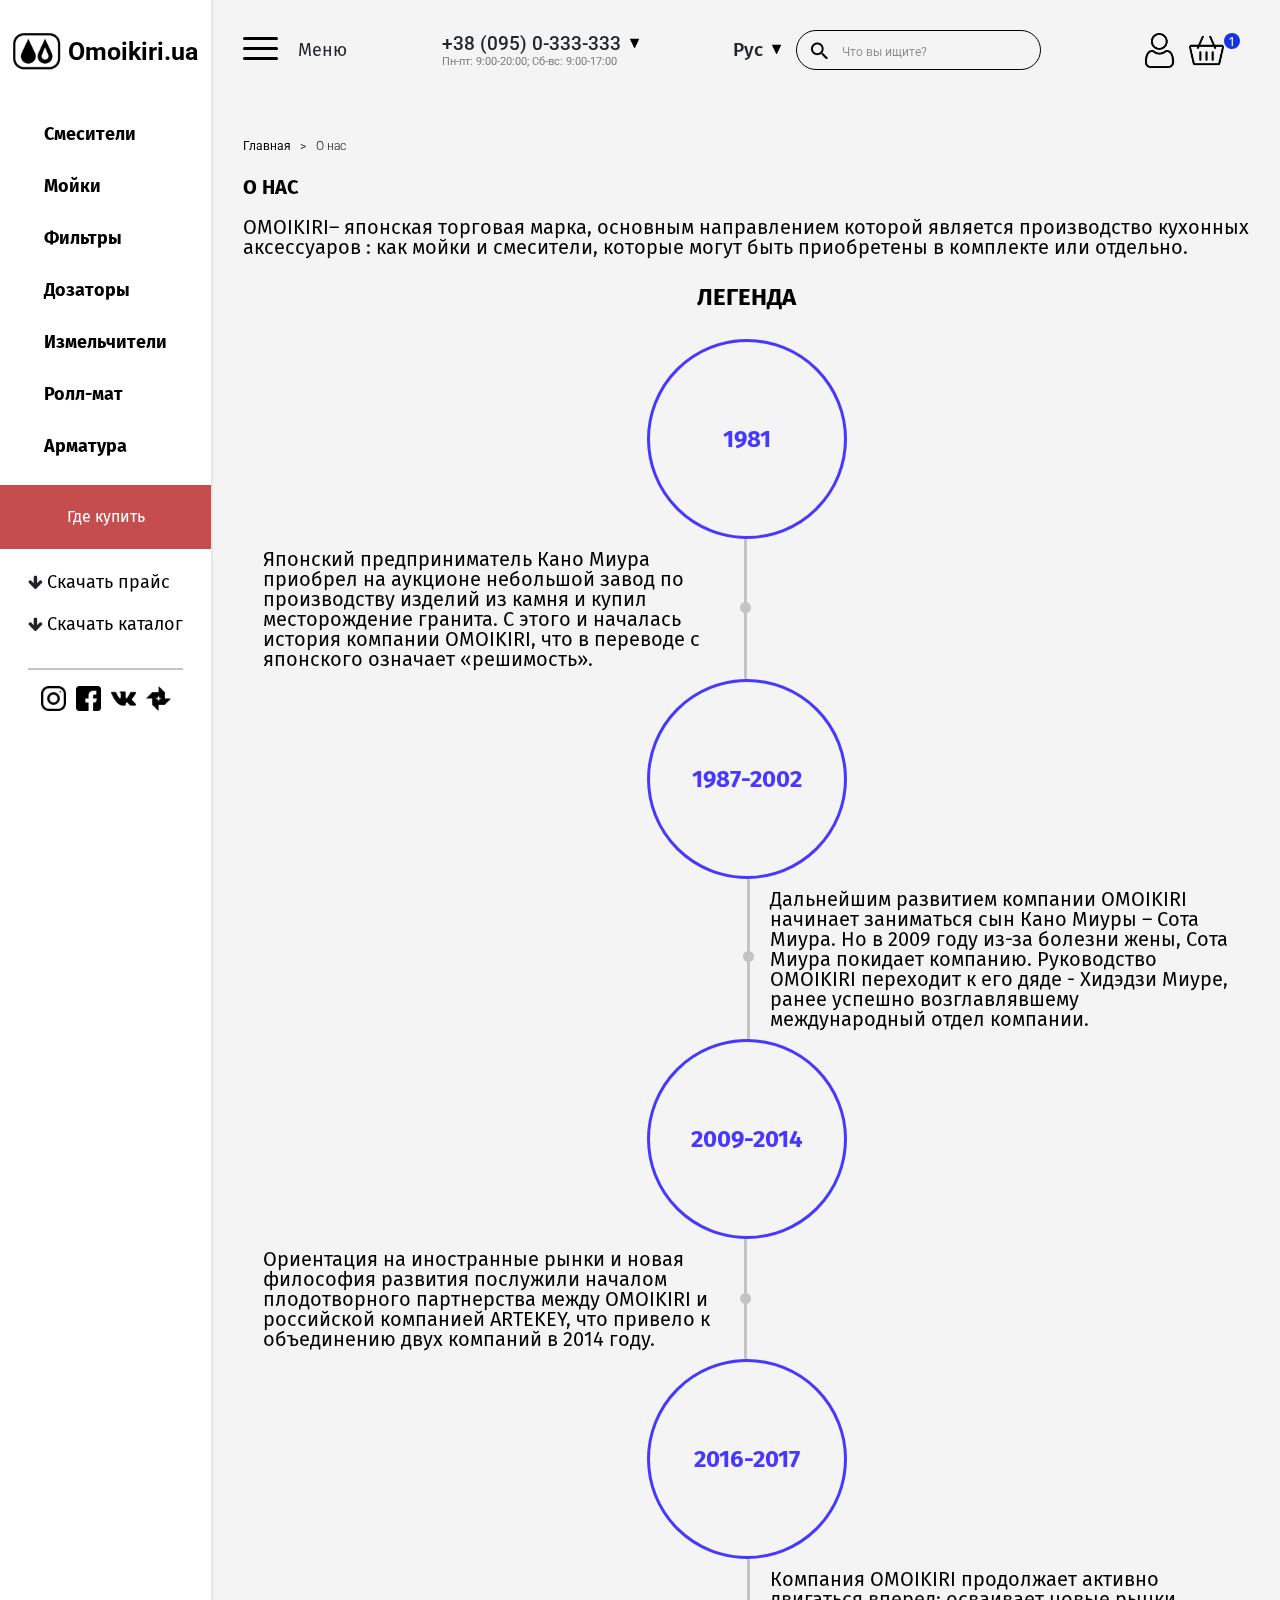
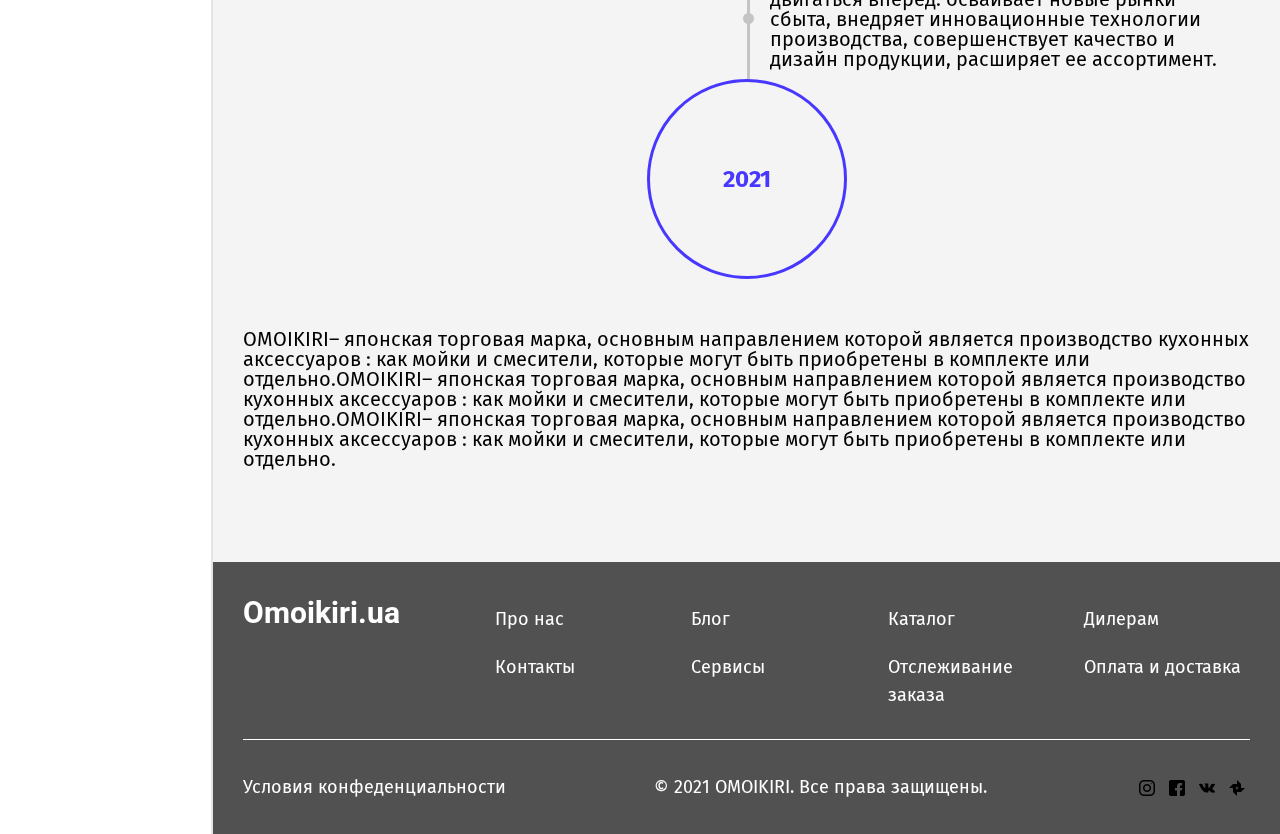
==== commit 252b1799: "sidebar" ====
--- a/about.html
+++ b/about.html
@@ -72,6 +72,17 @@
                             </li>
                         </ul>
 
+                        <button type="button" class="where_buy">Где купить</button>
+
+                        <ul class="prices">
+                            <li>
+                                <i class="fa fa-arrow-down" aria-hidden="true"></i> <a href="#" class="price_link">Скачать прайс</a>
+                            </li>
+                            <li>
+                                <i class="fa fa-arrow-down" aria-hidden="true"></i> <a href="#" class="price_link">Скачать каталог</a>
+                            </li>
+                        </ul>
+
                         <ul class="socials">
                             <li>
                                 <a href="#" class="social_link">
@@ -122,7 +133,7 @@
                                         <a href="blog.html" class="menu_block_link">Блог</a>
                                     </li>
                                     <li>
-                                        <a href="#" class="menu_block_link">Сервисы</a>
+                                        <a href="services.html" class="menu_block_link">Сервисы</a>
                                     </li>
                                     <li>
                                         <a href="contact.html" class="menu_block_link">Контакты</a>
@@ -131,7 +142,7 @@
                                         <a href="dealers.html" class="menu_block_link">Дилерам</a>
                                     </li>
                                     <li>
-                                        <a href="#" class="menu_block_link">Оплата и доставка</a>
+                                        <a href="delivery.html" class="menu_block_link">Оплата и доставка</a>
                                     </li>
                                 </ul>
                             </div>
--- a/css/main.css
+++ b/css/main.css
@@ -69,7 +69,10 @@
   display: flex;
   flex-direction: column;
   align-items: center;
-  position: fixed;
+  position: sticky;
+  width: 100%;
+  height: 1200px;
+  top: 33px;
 }
 .logo_link {
   display: flex;
@@ -96,10 +99,6 @@
 .catalogue li {
   margin-bottom: 25px;
 }
-.catalogue li:last-child {
-  padding-bottom: 30px;
-  border-bottom: 2px solid #C4C4C4;
-}
 .catalogue .catalogue_link {
   font-size: 18px;
   font-weight: bold;
@@ -110,6 +109,34 @@
   color: #1434E1;
   opacity: 0.5;
 }
+.where_buy {
+  width: 100%;
+  color: #FFFFFF;
+  background: #c54d4e;
+  padding: 20px 30px;
+  box-sizing: border-box;
+  text-align: center;
+  cursor: pointer;
+  transition-duration: 0.3s;
+  border: none;
+}
+.prices {
+  list-style: none;
+  padding: 0;
+  margin: 0;
+  margin-top: 20px;
+}
+.prices li {
+  margin-bottom: 15px;
+}
+.prices li:last-child {
+  padding-bottom: 30px;
+  border-bottom: 2px solid #C4C4C4;
+}
+.prices li .price_link {
+  font-size: 18px;
+  color: #000000;
+}
 .socials {
   list-style: none;
   padding: 0;
@@ -124,7 +151,7 @@
   height: 25px;
 }
 .header {
-  padding: 33px 130px;
+  padding: 30px 50px 30px 30px;
 }
 .header .navigate {
   display: flex;
@@ -523,7 +550,7 @@
   margin-bottom: 50px;
 }
 .content p {
-  padding-left: 130px;
+  padding-left: 30px;
   padding-right: 30px;
   padding-bottom: 10px;
   font-style: normal;
@@ -606,7 +633,7 @@
   flex-wrap: wrap;
   list-style: none;
   justify-content: space-between;
-  padding: 0 130px;
+  padding: 0 30px;
 }
 .content .categories img {
   width: 100%;
@@ -629,7 +656,7 @@
   flex-wrap: wrap;
   list-style: none;
   justify-content: space-between;
-  padding: 0 130px;
+  padding: 0 30px;
 }
 .content .blog_articles_list li {
   display: none;
@@ -654,7 +681,7 @@
 }
 .content .blog_articles_list li .article_title .title {
   width: 100%;
-  color: #2D3748;
+  color: #1434E1;
   margin-bottom: 30px;
   font-size: 20px;
   line-height: 24px;
@@ -674,7 +701,7 @@
   font-weight: normal;
   font-size: 12px;
   line-height: 15px;
-  color: #718096;
+  color: #1434E1;
   display: flex;
   align-items: center;
 }
@@ -684,7 +711,7 @@
   font-weight: bold;
   font-size: 12px;
   line-height: 15px;
-  color: #2D3748;
+  color: #1434E1;
   display: flex;
   align-items: center;
   justify-content: flex-end;
@@ -723,7 +750,7 @@
   font-weight: bold;
   font-size: 40px;
   line-height: 48px;
-  color: #000000;
+  color: #1434E1;
 }
 .content .more {
   float: right;
@@ -745,7 +772,7 @@
   margin-left: 10px;
 }
 .content .sorting {
-  padding: 0 130px;
+  padding: 0 30px;
   display: flex;
   align-items: center;
 }
@@ -815,12 +842,12 @@
   user-select: none;
 }
 .content .catalogue_title {
-  padding: 0 130px;
+  padding: 0 30px;
   margin-top: 30px;
   margin-bottom: 50px;
 }
 .content .catalogue_items {
-  padding: 0 130px;
+  padding: 0 30px;
   display: flex;
   flex-wrap: wrap;
   justify-content: space-between;
@@ -858,7 +885,7 @@
   margin-bottom: 30px;
 }
 .content .article_content {
-  padding: 0 130px;
+  padding: 0 30px;
 }
 .content .article_content .article_img {
   width: 100%;
@@ -903,7 +930,7 @@
   color: #718096;
 }
 .content .page_content {
-  padding: 0 130px;
+  padding: 0 30px;
 }
 .content .page_content .page_content_title {
   padding: 0;
@@ -914,7 +941,7 @@
   text-align: center;
 }
 .content .interactive_map {
-  padding: 0 130px;
+  padding: 0 30px;
 }
 .content .interactive_map svg {
   margin-top: 0;
@@ -1131,6 +1158,7 @@
 }
 .wrapper .index_block_title {
   padding: 33px 20px;
+  padding-left: 30px;
   font-style: normal;
   font-weight: 500;
   font-size: 14px;
@@ -1145,7 +1173,7 @@
   content: "";
   display: block;
   top: 43px;
-  left: 0;
+  left: 15px;
   width: 10px;
   height: 1px;
   border-bottom: 1px solid #000000;
@@ -1158,7 +1186,7 @@
 }
 .wrapper .index_slider .index_slider_wrapper .index_slide_block .left_side_slide {
   width: 50%;
-  padding-left: 130px;
+  padding-left: 30px;
   padding-right: 30px;
 }
 .wrapper .index_slider .index_slider_wrapper .index_slide_block .right_slide_side {
@@ -1216,7 +1244,7 @@
   text-decoration: none;
 }
 .wrapper .index_slider .numbers {
-  padding-left: 130px;
+  padding-left: 30px;
   display: flex;
   align-items: center;
   width: 40%;
@@ -1267,12 +1295,14 @@
 }
 .wrapper .index_category_block {
   margin-bottom: 30px;
-  padding: 0 130px;
+  padding: 0;
 }
 .wrapper .index_category_block .categories {
   display: flex;
   justify-content: space-between;
   flex-wrap: wrap;
+  padding-left: 30px;
+  padding-right: 30px;
 }
 .wrapper .index_category_block .category {
   width: 30%;
@@ -1293,15 +1323,15 @@
 }
 .wrapper .index_popular_block {
   margin-bottom: 30px;
-  padding-left: 130px;
+  padding-left: 0;
 }
 .wrapper .index_bestsellers_block {
   margin-bottom: 30px;
-  padding-left: 130px;
+  padding-left: 0;
 }
 .wrapper .index_about_block {
   margin-bottom: 30px;
-  padding: 0 130px;
+  padding: 0 30px;
 }
 .wrapper .index_about_block h3 {
   font-weight: 600;
@@ -1346,7 +1376,7 @@
 }
 .wrapper .index_material_desc {
   margin-bottom: 30px;
-  padding-left: 130px;
+  padding-left: 0;
 }
 .wrapper .index_material_desc .materials_slider .slide_img {
   width: 470px;
@@ -1358,6 +1388,7 @@
 }
 .wrapper .index_material_desc .materials_slider_arrows {
   margin-top: 30px;
+  padding-left: 30px;
 }
 .wrapper .index_material_desc .materials_slider_arrows .btn {
   width: 50px;
@@ -1384,7 +1415,7 @@
   display: flex;
   flex-wrap: wrap;
   justify-content: space-between;
-  padding: 0 130px;
+  padding: 0 30px;
 }
 .wrapper .index_production_block .production_text {
   width: 47%;
@@ -1414,7 +1445,7 @@
 .wrapper .index_subscribe_block {
   margin-top: 50px;
   margin-bottom: 30px;
-  padding-right: 130px;
+  padding-right: 30px;
   background-image: url(../images/subscribe1.png);
   background-size: 35%;
   background-repeat: no-repeat;
@@ -1531,8 +1562,8 @@
   margin-left: auto;
 }
 .wrapper .index_blog_block {
-  margin-top: 50px;
-  padding: 0 130px;
+  margin-top: 150px;
+  padding: 0;
 }
 .wrapper .index_blog_block .blog_desc {
   font-weight: 600;
@@ -1541,6 +1572,7 @@
   letter-spacing: -1px;
   color: #222222;
   margin-bottom: 50px;
+  padding-left: 30px;
 }
 .wrapper .index_blog_block .blog_info {
   position: relative;
@@ -1582,6 +1614,7 @@
 .wrapper .index_blog_block .blog_slider_arrows {
   margin-top: 30px;
   text-align: right;
+  padding-right: 30px;
 }
 .wrapper .index_blog_block .blog_slider_arrows .btn {
   width: 50px;
@@ -1603,7 +1636,7 @@
   background: #1434E1 !important;
 }
 .wrapper .card_title {
-  margin: 0 130px;
+  margin: 0 30px;
   display: flex;
   justify-content: space-between;
   align-items: flex-end;
@@ -1627,7 +1660,7 @@
 .wrapper .card_view {
   display: flex;
   flex-wrap: wrap;
-  padding: 0 130px;
+  padding: 0 30px;
   margin: 30px 0;
 }
 .wrapper .card_view .gallery_row {
@@ -1640,10 +1673,12 @@
   list-style: none;
   padding: 0;
   margin-right: 15px;
+  margin-bottom: 0;
+  justify-content: space-between;
   width: max-content;
 }
 .wrapper .card_view .thumbnails li {
-  margin-bottom: 10px;
+  margin-bottom: 0;
 }
 .wrapper .card_view .thumbnails img {
   width: 100%;
@@ -1735,6 +1770,58 @@
   color: #645C5C;
   margin-bottom: 5px;
 }
+.wrapper .subtitle {
+  font-weight: normal;
+  font-size: 24px;
+  line-height: 17px;
+  color: #555555;
+  padding: 10px 30px;
+  text-transform: uppercase;
+  margin-top: 40px;
+}
+.wrapper .pay_block {
+  margin-top: 40px;
+  padding: 0 30px;
+  display: flex;
+  list-style: none;
+  align-items: center;
+  justify-content: space-between;
+}
+.wrapper .pay_block .fa {
+  font-size: 75px;
+  margin-bottom: 15px;
+}
+.wrapper .pay_block .block_desc {
+  font-size: 22px;
+  line-height: 17px;
+  color: #555555;
+}
+.wrapper .pay_block span {
+  font-weight: 300;
+  font-size: 22px;
+  line-height: 17px;
+  color: #555555;
+}
+.wrapper .pay_block li {
+  text-align: center;
+}
+.wrapper .pay_block_info {
+  margin-top: 40px;
+  padding: 0 30px;
+  font-size: 18px;
+  line-height: 17px;
+}
+.wrapper .pay_block_info li {
+  margin-bottom: 10px;
+}
+.wrapper .pay_block_info .fa {
+  font-style: 25px;
+  margin-right: 10px;
+}
+.wrapper .blue {
+  color: #4737FF;
+  font-weight: 500;
+}
 .star_rating .rating-group {
   display: inline-flex;
 }
@@ -1767,7 +1854,7 @@
 }
 .breadcrumb {
   background-color: transparent;
-  padding: 0 130px;
+  padding: 0 30px;
 }
 .breadcrumb li {
   margin-right: 15px;
@@ -1880,7 +1967,7 @@
   background: #E03997;
 }
 .technical {
-  padding: 0 130px;
+  padding: 0 30px;
 }
 .technical .accordion {
   background-color: #FFFFFF;
@@ -1924,10 +2011,11 @@
   margin: 0;
 }
 .special_offer {
-  padding-left: 130px;
+  padding-left: 0;
   margin-bottom: 30px;
 }
 .special_offer h3 {
+  padding-left: 30px;
   font-weight: normal;
   font-size: 24px;
   line-height: 17px;
@@ -1940,7 +2028,7 @@
   font-size: 20px;
   line-height: 28px;
   color: #000000;
-  padding: 0 130px;
+  padding: 0 30px;
   margin-bottom: 1rem;
   text-transform: uppercase;
 }
@@ -2113,7 +2201,7 @@
 }
 .footer {
   background: #515151;
-  padding: 33px 130px;
+  padding: 33px 30px;
 }
 .footer .footer_menu_block {
   display: flex;
@@ -2200,7 +2288,7 @@
     position: inherit;
   }
   .header {
-    padding: 33px 80px;
+    padding: 33px 30px;
     position: fixed;
     width: 100%;
     z-index: 900;
@@ -2214,46 +2302,46 @@
     margin-top: 75px;
   }
   .wrapper .index_slider .numbers {
-    padding-left: 80px;
+    padding-left: 30px;
   }
   .wrapper .index_slider .index_slider_wrapper .index_slide_block .left_side_slide {
-    padding-left: 80px;
+    padding-left: 30px;
   }
   .wrapper .index_category_block {
-    padding: 0 80px;
+    padding: 0;
   }
   .wrapper .index_popular_block {
-    padding-left: 80px;
+    padding-left: 0;
   }
   .wrapper .index_bestsellers_block {
-    padding-left: 80px;
+    padding-left: 0;
   }
   .wrapper .index_about_block {
-    padding: 0 80px;
+    padding: 0 30px;
   }
   .wrapper .index_material_desc {
-    padding-left: 80px;
+    padding-left: 0;
   }
   .wrapper .index_production_block {
-    padding: 0 80px;
+    padding: 0 30px;
   }
   .wrapper .index_subscribe_block {
-    padding-right: 80px;
+    padding-right: 30px;
   }
   .wrapper .index_blog_block {
-    padding: 0 80px;
+    padding: 0;
   }
   .breadcrumb {
-    padding: 0 80px;
+    padding: 0 30px;
   }
   .titlepage {
-    padding: 0 80px;
+    padding: 0 30px;
   }
   .content p {
-    padding-left: 80px;
+    padding-left: 30px;
   }
   .footer {
-    padding: 33px 80px;
+    padding: 33px 30px;
   }
 }
 @media (max-width: 920px) {
@@ -2276,13 +2364,13 @@
     padding-left: 40px;
   }
   .wrapper .index_category_block {
-    padding: 0 40px;
+    padding: 0;
   }
   .wrapper .index_popular_block {
-    padding-left: 40px;
+    padding-left: 0;
   }
   .wrapper .index_bestsellers_block {
-    padding-left: 40px;
+    padding-left: 0;
   }
   .wrapper .index_about_block {
     padding: 0 40px;
@@ -2298,7 +2386,7 @@
     flex-wrap: wrap;
   }
   .wrapper .index_material_desc {
-    padding-left: 40px;
+    padding-left: 0;
   }
   .wrapper .index_production_block {
     padding: 0 40px;
@@ -2316,7 +2404,7 @@
     width: 45%;
   }
   .wrapper .index_blog_block {
-    padding: 0 40px;
+    padding: 0;
   }
   .footer {
     padding: 33px 40px;
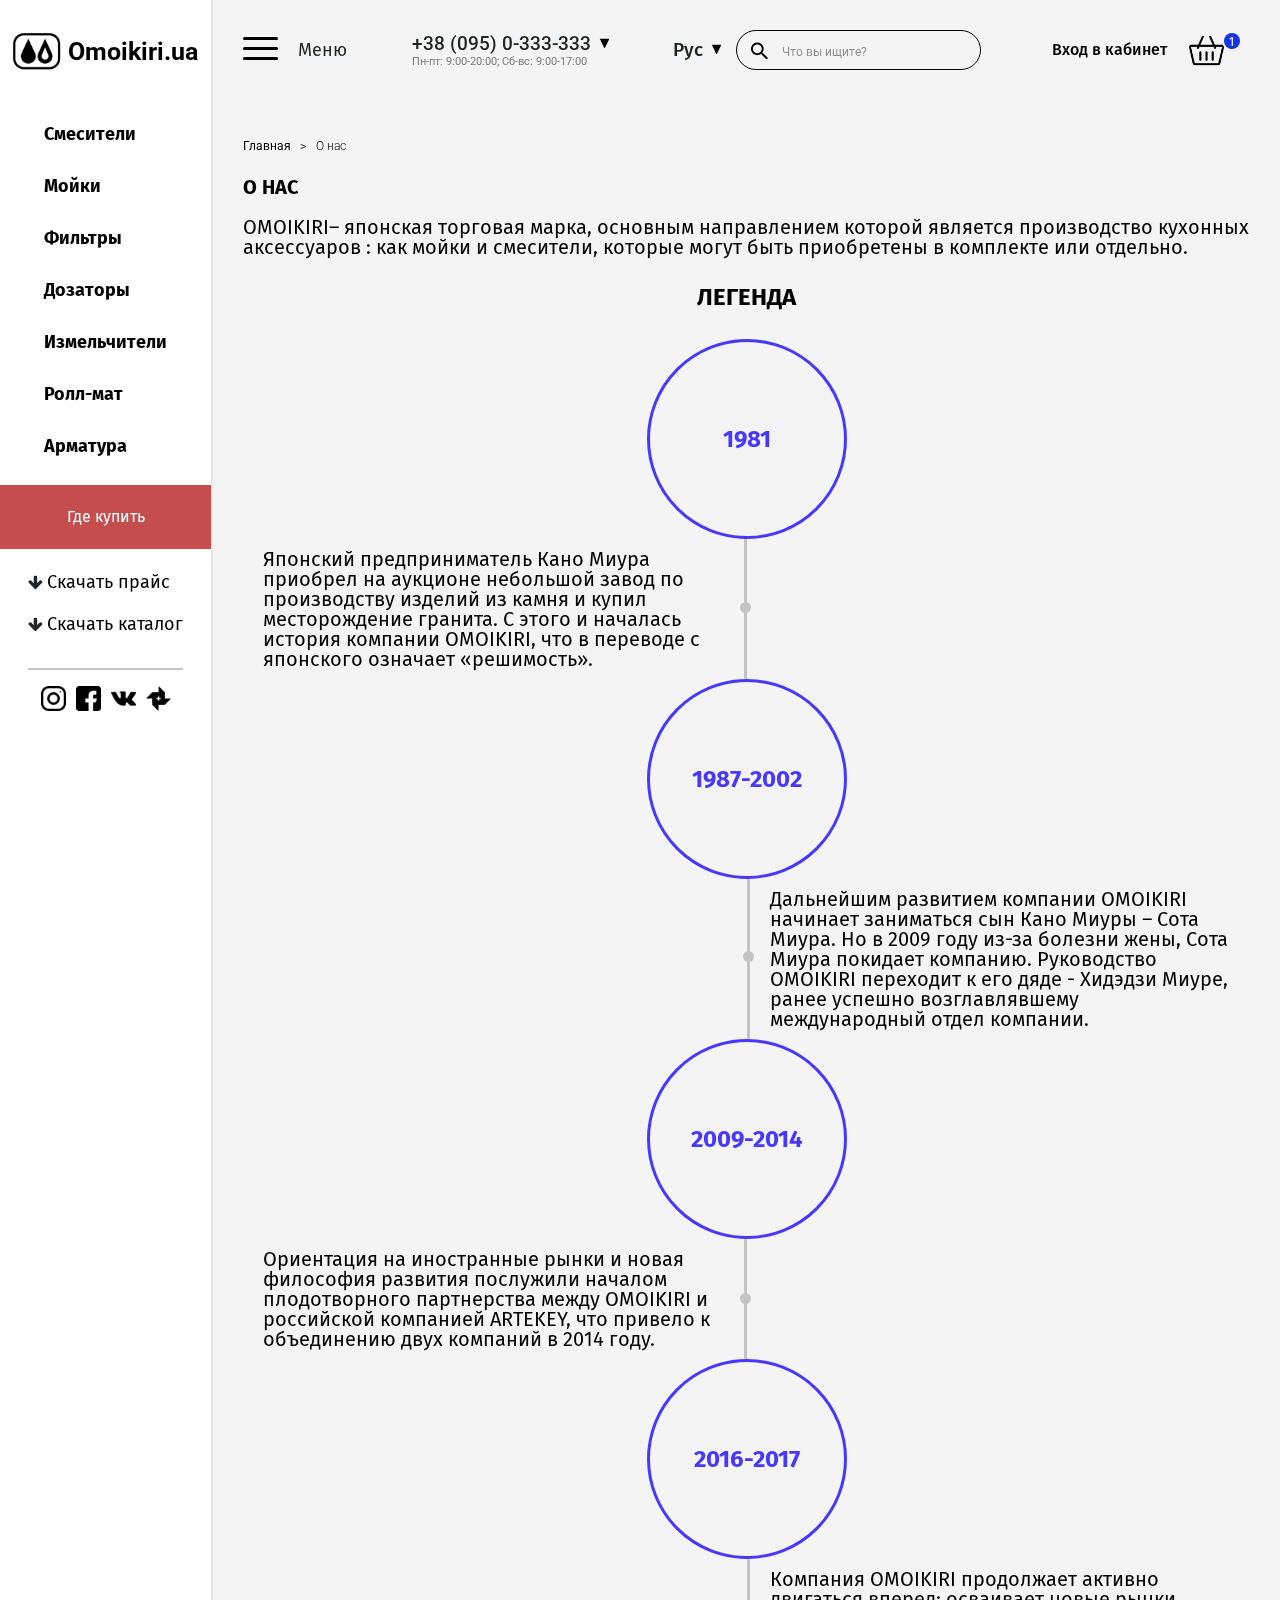
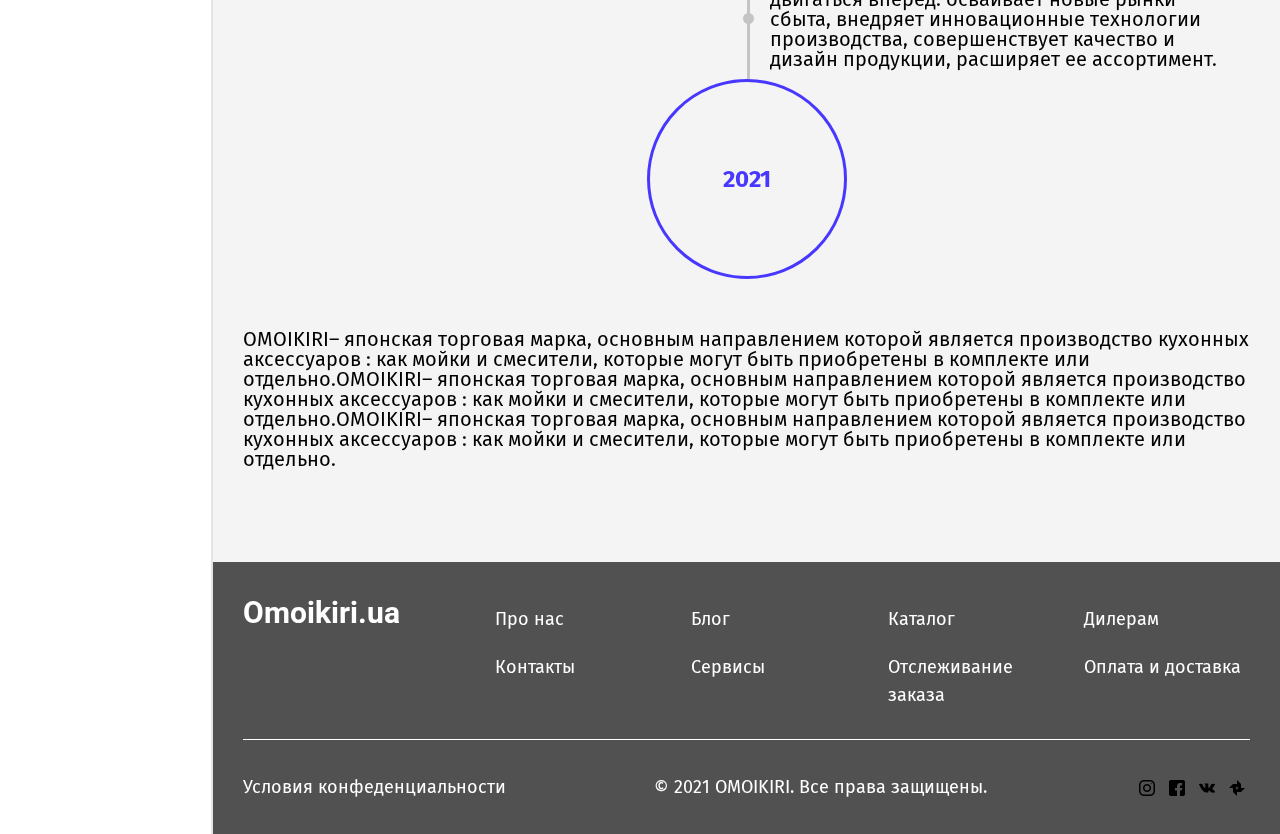
==== commit 181fd2af: "user btn" ====
--- a/about.html
+++ b/about.html
@@ -178,7 +178,8 @@
                             </div>
                             <div class="cart_block">
                                 <button id="user" class="user">
-                                    <img src="images/user.png" alt="user">
+                                    <img src="images/user.png" alt="user" class="user_img">
+                                    <span class="user_text">Вход в кабинет</span>
                                 </button>
                                 <button class="cart" id="cart">
                                     <img src="images/shopping-cart.png" alt="cart">
--- a/css/main.css
+++ b/css/main.css
@@ -411,9 +411,21 @@
   background: transparent;
   border: none;
 }
-.header .cart_block .user img {
+.header .cart_block .user .user_img {
+  display: none;
   width: 35px;
   height: 35px;
+}
+.header .cart_block .user .user_text {
+  display: block;
+  font-style: normal;
+  font-weight: 500;
+  font-size: 16px;
+  line-height: 22px;
+  margin-right: 10px;
+}
+.header .cart_block .user .user_text:hover {
+  color: #1434E1;
 }
 .header .cart_block .cart {
   position: relative;
@@ -948,7 +960,7 @@
   width: 100%;
 }
 .content .map_title {
-  margin-top: 0;
+  margin-top: 20px;
   margin-bottom: 30px;
   text-align: center;
   font-weight: 500;
@@ -966,6 +978,49 @@
 }
 .content .page_content_img {
   width: 100%;
+}
+.content .services_desc .services_title {
+  padding: 30px;
+  font-size: 34px;
+  text-transform: uppercase;
+}
+.content .services_desc .services_desc_text {
+  font-size: 18px;
+  line-height: 20px;
+}
+.content .services_desc .services_desc_block {
+  padding: 30px;
+  display: flex;
+  justify-content: space-between;
+}
+.content .services_desc .services_desc_block .services_desc_block_img {
+  width: 43%;
+}
+.content .services_desc .services_desc_block .services_desc_block_text {
+  width: 53%;
+}
+.content .services_desc .services_desc_block:nth-child(odd) .services_desc_block_img {
+  order: 0;
+}
+.content .services_desc .services_desc_block:nth-child(odd) .services_desc_block_text {
+  order: 1;
+}
+.content .services_desc .services_desc_block:nth-child(even) .services_desc_block_img {
+  order: 1;
+}
+.content .services_desc .services_desc_block:nth-child(even) .services_desc_block_text {
+  order: 0;
+}
+.content .services_desc .services_desc_block h4 {
+  color: #8f8f8f;
+  text-transform: uppercase;
+  margin-top: 0;
+  font-size: 20px;
+}
+.content .services_desc .services_desc_block p {
+  padding: 0;
+  font-size: 18px;
+  line-height: 20px;
 }
 .content .contacts {
   display: flex;
@@ -2298,6 +2353,12 @@
     display: flex;
     align-items: center;
   }
+  .header .cart_block .user .user_img {
+    display: block;
+  }
+  .header .cart_block .user .user_text {
+    display: none;
+  }
   .wrapper {
     margin-top: 75px;
   }
